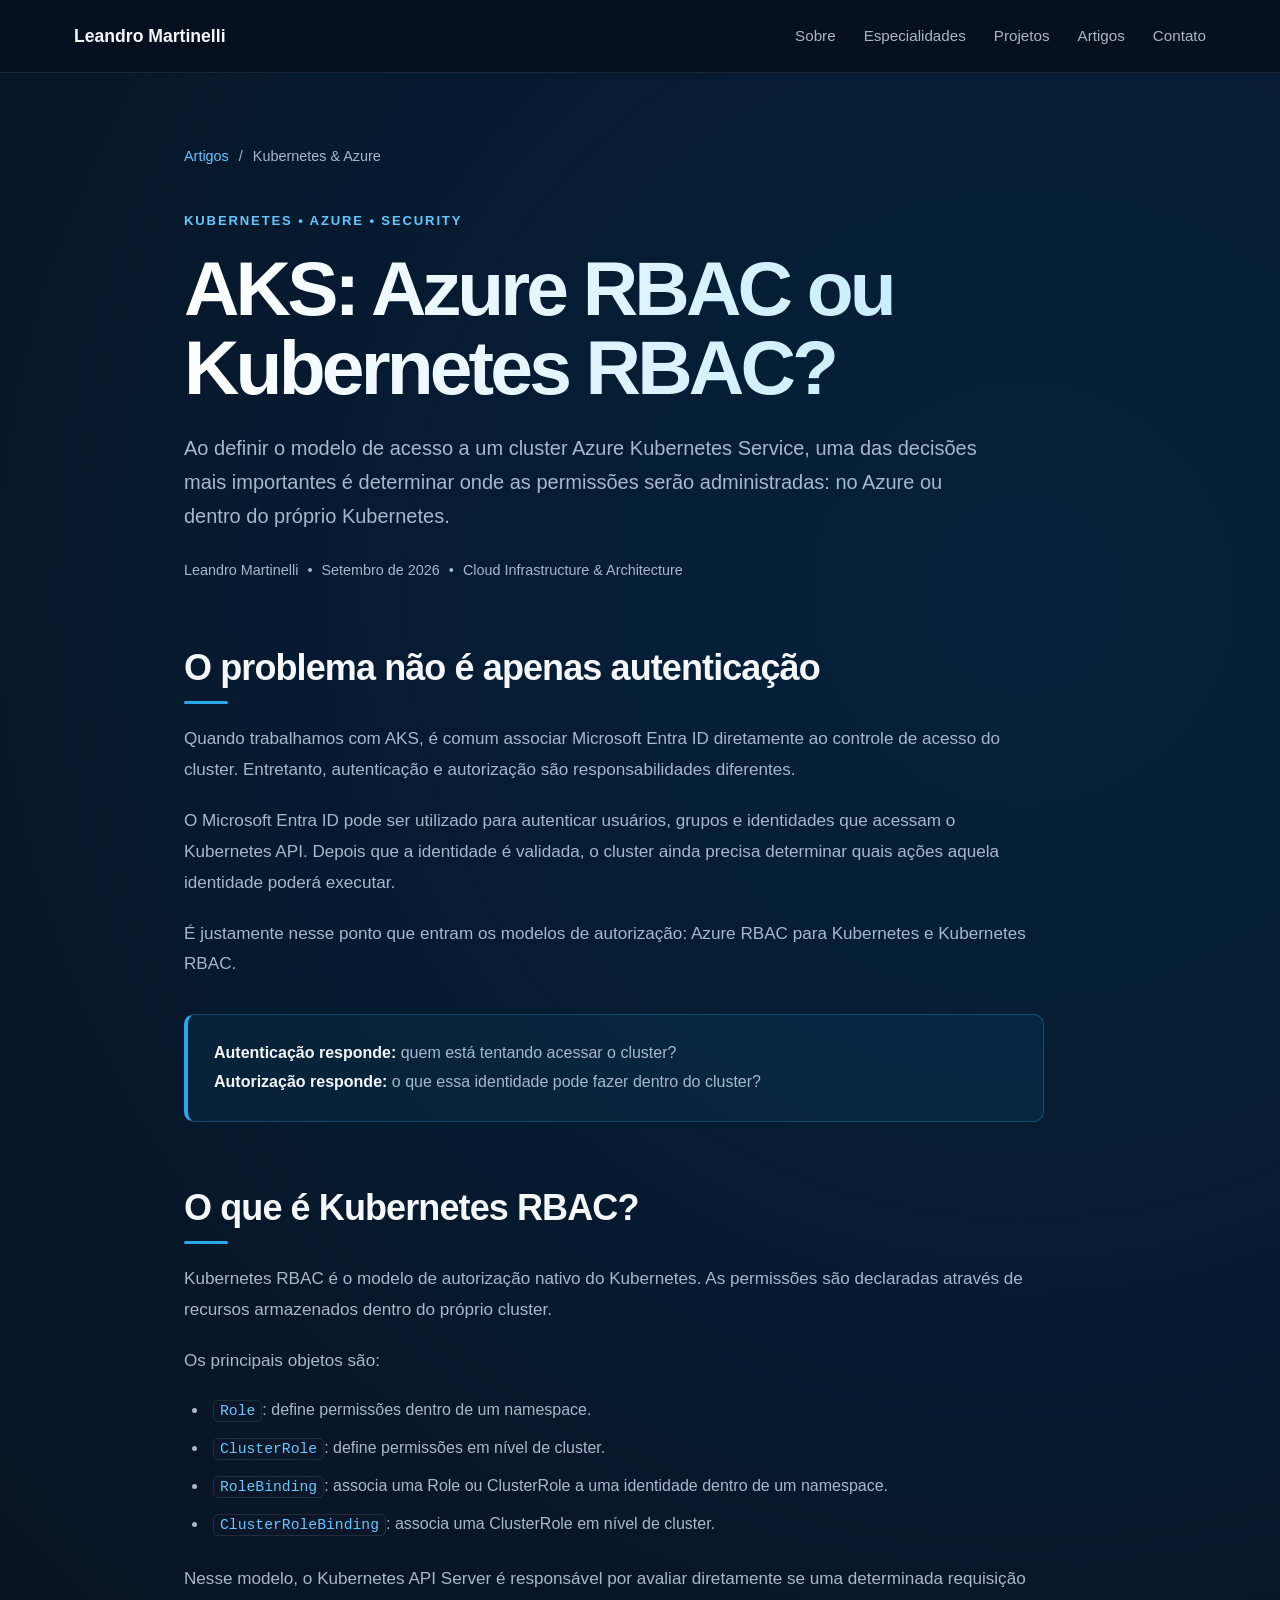
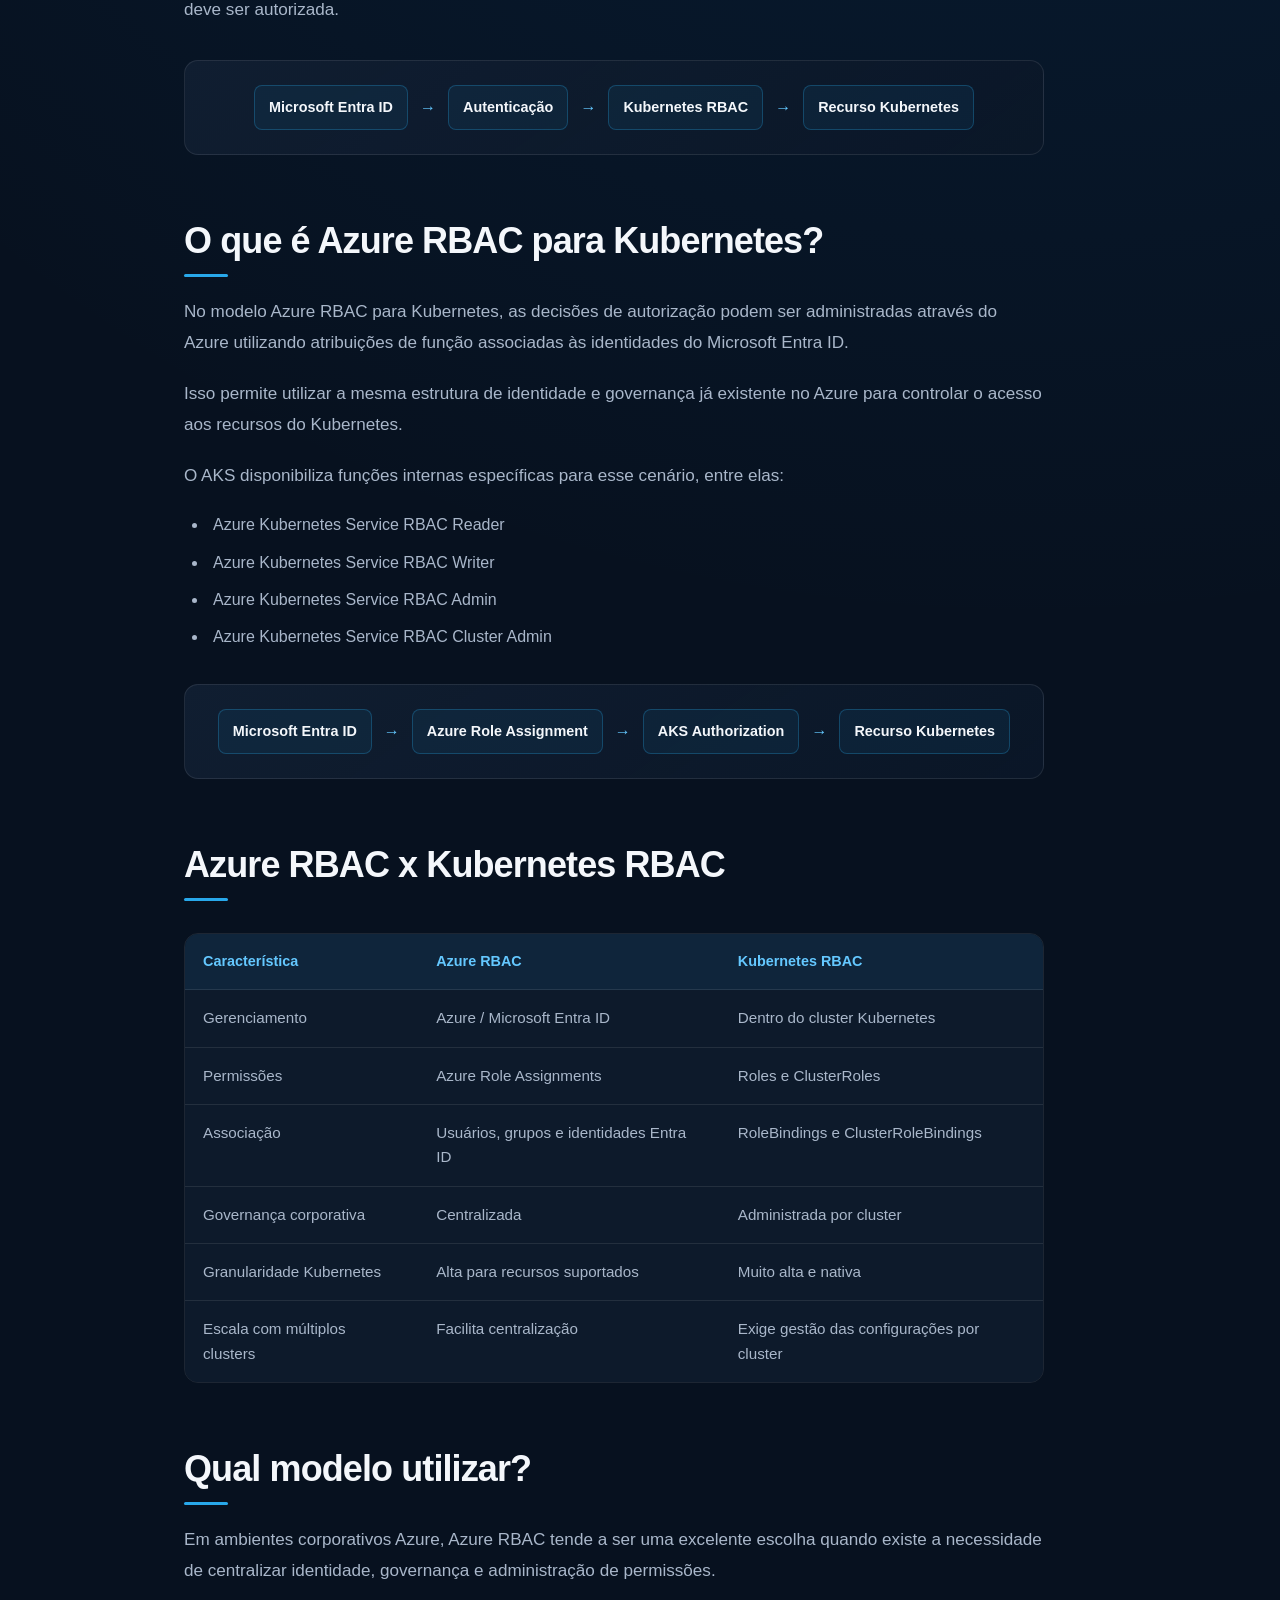
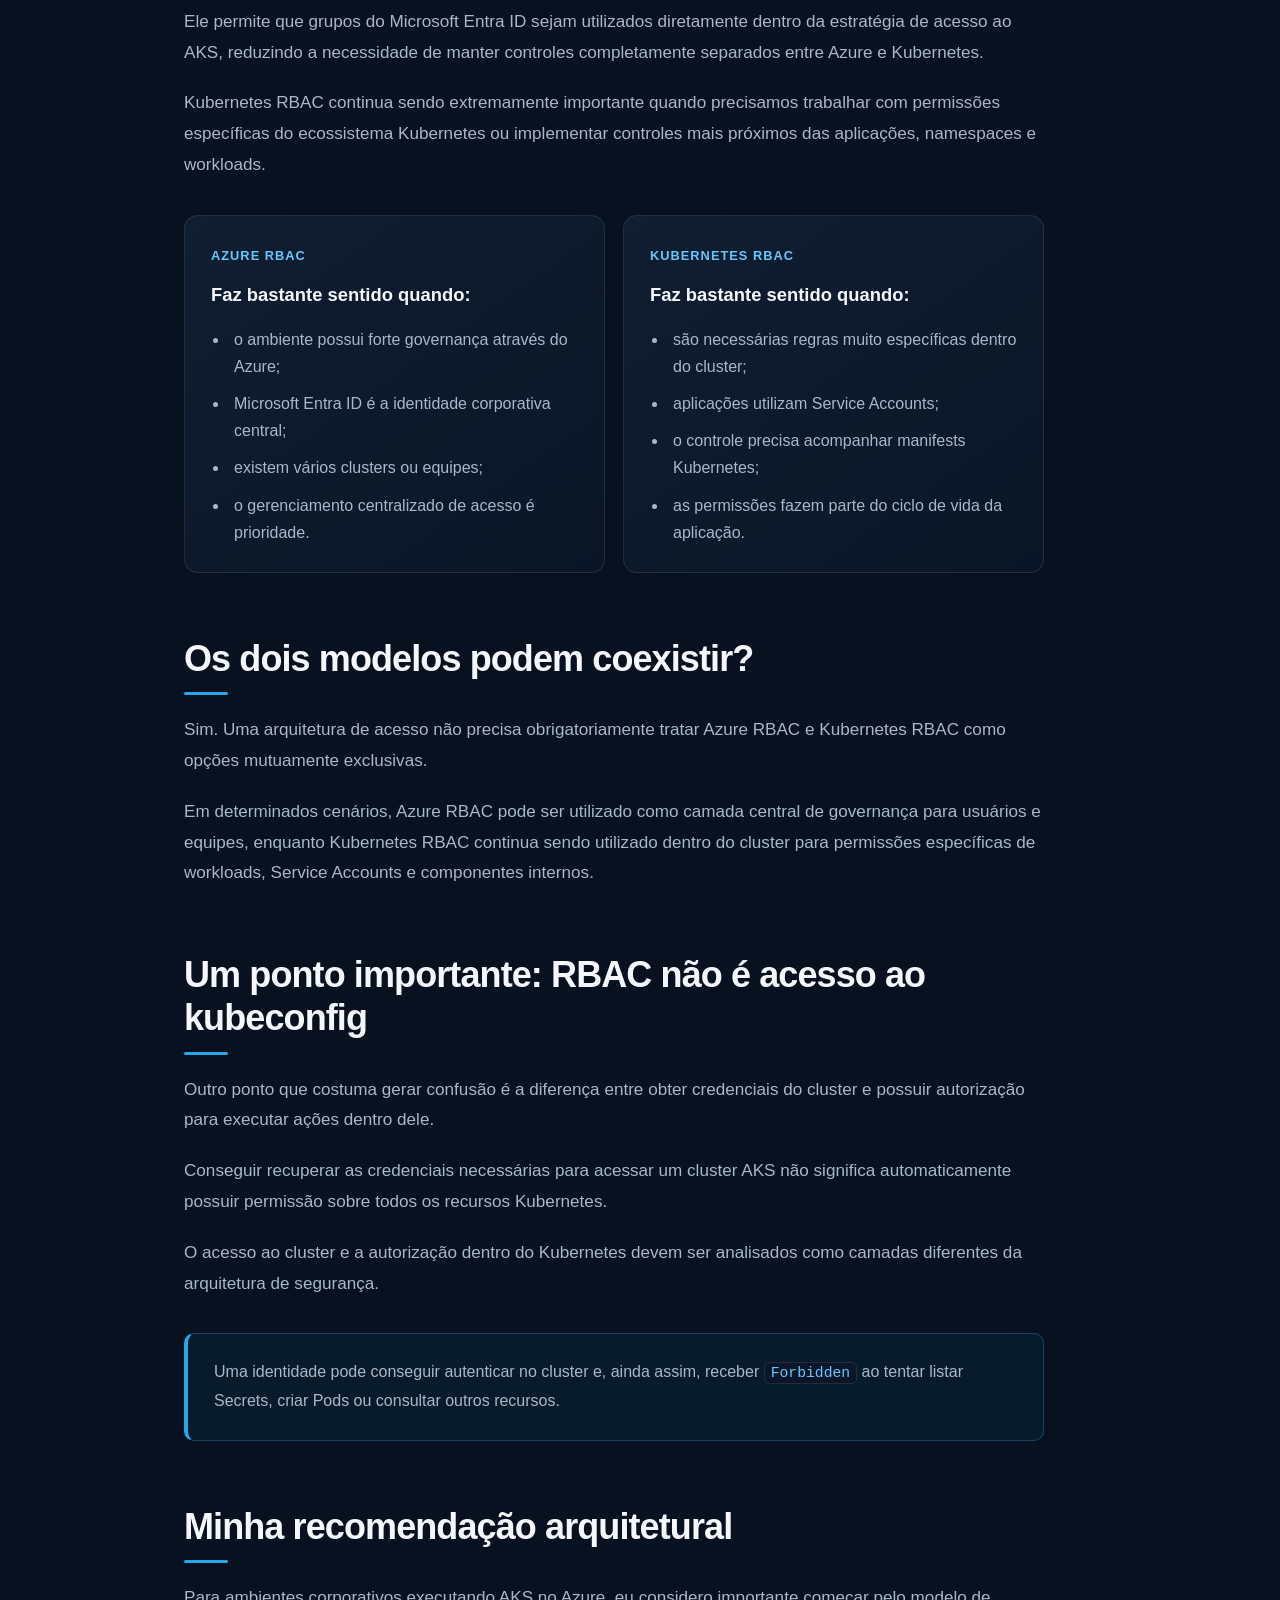
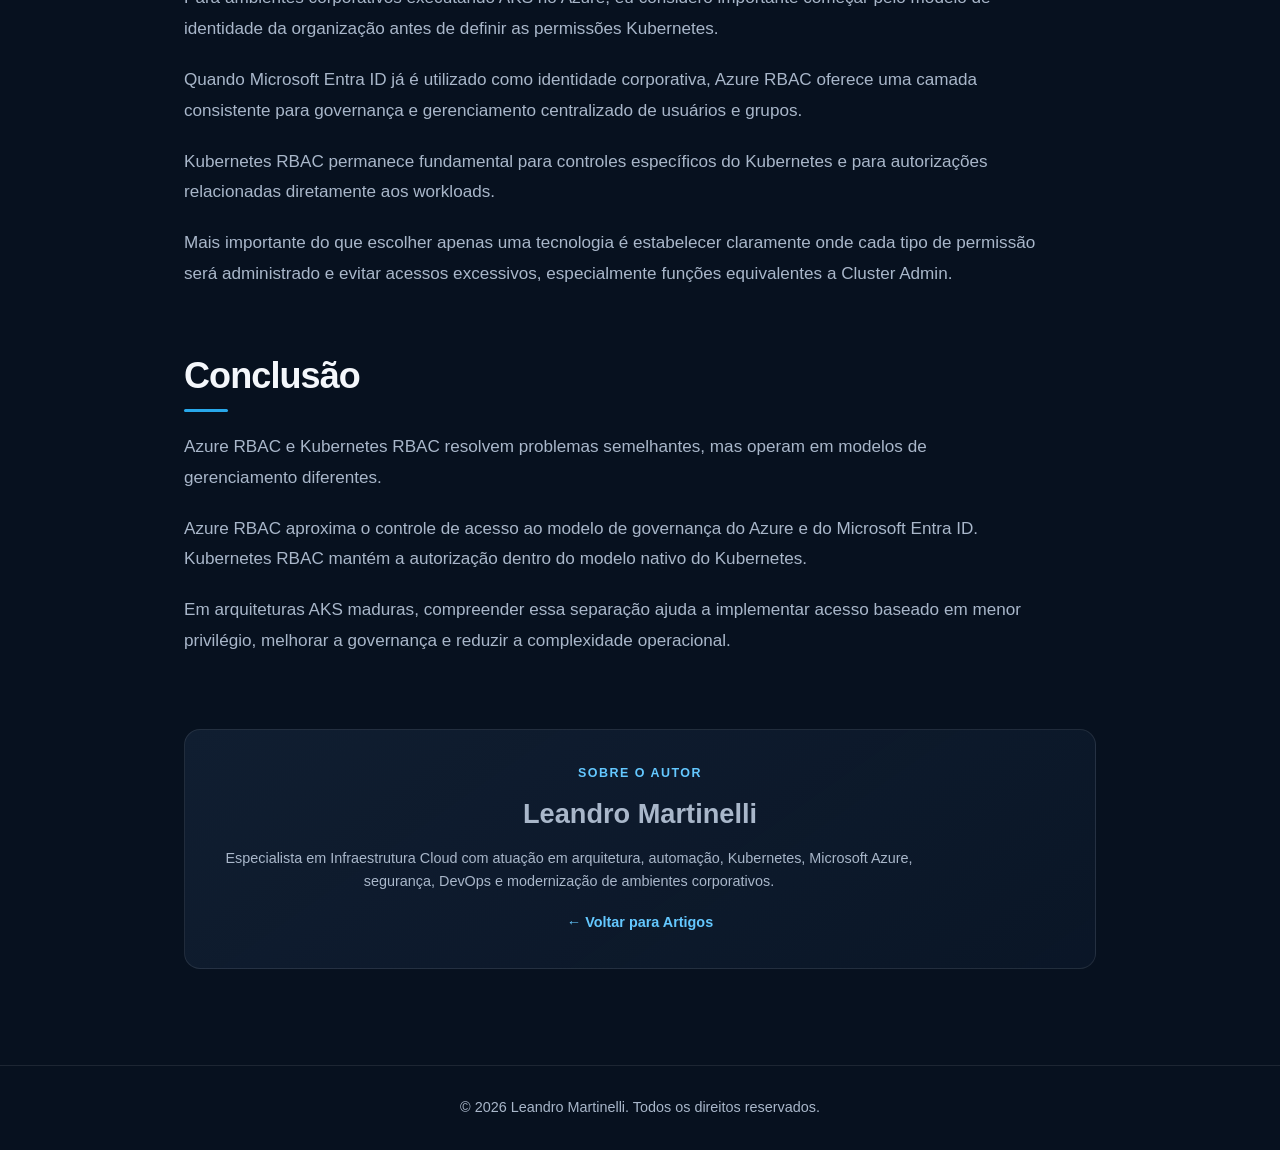
==== artigos/aks-azure-rbac-vs-kubernetes-rbac.html @ 5d7a4836 "feat(seo): add social sharing and search metadata" ====
<!DOCTYPE html>
<html lang="pt-BR">
<head>
  <meta charset="UTF-8">
  <meta name="viewport" content="width=device-width, initial-scale=1.0">

  <title>AKS: Azure RBAC ou Kubernetes RBAC? | Leandro Martinelli</title>

  <meta
    name="description"
    content="Entenda as diferenças entre Azure RBAC e Kubernetes RBAC no Azure Kubernetes Service (AKS), quando utilizar cada modelo e quais pontos avaliar em ambientes corporativos."
  >

  <link
    rel="canonical"
    href="https://leandromartinelli.com.br/artigos/aks-azure-rbac-vs-kubernetes-rbac.html"
  >

  <meta property="og:type" content="article">
  <meta property="og:locale" content="pt_BR">
  <meta property="og:site_name" content="Leandro Martinelli">
  <meta property="og:title" content="AKS: Azure RBAC ou Kubernetes RBAC?">
  <meta
    property="og:description"
    content="Entenda as diferenças entre Azure RBAC e Kubernetes RBAC no AKS e os principais pontos para definir o modelo de autorização em ambientes corporativos."
  >
  <meta
    property="og:url"
    content="https://leandromartinelli.com.br/artigos/aks-azure-rbac-vs-kubernetes-rbac.html"
  >

  <meta
    property="og:image"
    content="https://leandromartinelli.com.br/assets/images/aks-azure-rbac-vs-kubernetes-rbac-og.jpg"
  >
  <meta
    property="og:image:alt"
    content="AKS: Azure RBAC ou Kubernetes RBAC? — Leandro Martinelli"
  >
  <meta property="og:image:width" content="1200">
  <meta property="og:image:height" content="630">

  <meta property="article:author" content="Leandro Martinelli">
  <meta property="article:published_time" content="2026-09-13">
  <meta property="article:section" content="Cloud Infrastructure">
  <meta property="article:tag" content="Microsoft Azure">
  <meta property="article:tag" content="AKS">
  <meta property="article:tag" content="Kubernetes">
  <meta property="article:tag" content="Azure RBAC">

  <meta name="twitter:card" content="summary_large_image">
  <meta
    name="twitter:image"
    content="https://leandromartinelli.com.br/assets/images/aks-azure-rbac-vs-kubernetes-rbac-og.jpg"
  >
  <meta
    name="twitter:image:alt"
    content="AKS: Azure RBAC ou Kubernetes RBAC? — Leandro Martinelli"
  >
  <meta name="twitter:title" content="AKS: Azure RBAC ou Kubernetes RBAC?">
  <meta
    name="twitter:description"
    content="Entenda as diferenças entre Azure RBAC e Kubernetes RBAC no AKS e os principais pontos para definir o modelo de autorização em ambientes corporativos."
  >

  <link rel="stylesheet" href="../styles.css">
</head>

<body>

  <header>
    <nav>
      <a href="../index.html#inicio">Leandro Martinelli</a>

      <div>
        <a href="../index.html#sobre">Sobre</a>
        <a href="../index.html#especialidades">Especialidades</a>
        <a href="../index.html#projetos">Projetos</a>
        <a href="../index.html#artigos">Artigos</a>
        <a href="../index.html#contato">Contato</a>
      </div>
    </nav>
  </header>

  <main class="article-page">

    <article class="technical-article">

      <div class="article-breadcrumb">
        <a href="../index.html#artigos">Artigos</a>
        <span>/</span>
        <span>Kubernetes & Azure</span>
      </div>

      <header class="article-header">
        <p class="article-category">Kubernetes • Azure • Security</p>

        <h1>AKS: Azure RBAC ou Kubernetes RBAC?</h1>

        <p class="article-lead">
          Ao definir o modelo de acesso a um cluster Azure Kubernetes Service,
          uma das decisões mais importantes é determinar onde as permissões
          serão administradas: no Azure ou dentro do próprio Kubernetes.
        </p>

        <div class="article-meta">
          <span>Leandro Martinelli</span>
          <span>•</span>
          <span>Setembro de 2026</span>
          <span>•</span>
          <span>Cloud Infrastructure & Architecture</span>
        </div>
      </header>

      <section class="article-content">

        <h2>O problema não é apenas autenticação</h2>

        <p>
          Quando trabalhamos com AKS, é comum associar Microsoft Entra ID
          diretamente ao controle de acesso do cluster. Entretanto,
          autenticação e autorização são responsabilidades diferentes.
        </p>

        <p>
          O Microsoft Entra ID pode ser utilizado para autenticar usuários,
          grupos e identidades que acessam o Kubernetes API. Depois que a
          identidade é validada, o cluster ainda precisa determinar quais
          ações aquela identidade poderá executar.
        </p>

        <p>
          É justamente nesse ponto que entram os modelos de autorização:
          Azure RBAC para Kubernetes e Kubernetes RBAC.
        </p>

        <div class="article-callout">
          <strong>Autenticação responde:</strong>
          quem está tentando acessar o cluster?
          <br>
          <strong>Autorização responde:</strong>
          o que essa identidade pode fazer dentro do cluster?
        </div>

        <h2>O que é Kubernetes RBAC?</h2>

        <p>
          Kubernetes RBAC é o modelo de autorização nativo do Kubernetes.
          As permissões são declaradas através de recursos armazenados
          dentro do próprio cluster.
        </p>

        <p>Os principais objetos são:</p>

        <ul>
          <li><code>Role</code>: define permissões dentro de um namespace.</li>
          <li><code>ClusterRole</code>: define permissões em nível de cluster.</li>
          <li><code>RoleBinding</code>: associa uma Role ou ClusterRole a uma identidade dentro de um namespace.</li>
          <li><code>ClusterRoleBinding</code>: associa uma ClusterRole em nível de cluster.</li>
        </ul>

        <p>
          Nesse modelo, o Kubernetes API Server é responsável por avaliar
          diretamente se uma determinada requisição deve ser autorizada.
        </p>

        <div class="article-flow">
          <span>Microsoft Entra ID</span>
          <span class="article-flow-arrow">→</span>
          <span>Autenticação</span>
          <span class="article-flow-arrow">→</span>
          <span>Kubernetes RBAC</span>
          <span class="article-flow-arrow">→</span>
          <span>Recurso Kubernetes</span>
        </div>

        <h2>O que é Azure RBAC para Kubernetes?</h2>

        <p>
          No modelo Azure RBAC para Kubernetes, as decisões de autorização
          podem ser administradas através do Azure utilizando atribuições
          de função associadas às identidades do Microsoft Entra ID.
        </p>

        <p>
          Isso permite utilizar a mesma estrutura de identidade e governança
          já existente no Azure para controlar o acesso aos recursos do
          Kubernetes.
        </p>

        <p>
          O AKS disponibiliza funções internas específicas para esse cenário,
          entre elas:
        </p>

        <ul>
          <li>Azure Kubernetes Service RBAC Reader</li>
          <li>Azure Kubernetes Service RBAC Writer</li>
          <li>Azure Kubernetes Service RBAC Admin</li>
          <li>Azure Kubernetes Service RBAC Cluster Admin</li>
        </ul>

        <div class="article-flow">
          <span>Microsoft Entra ID</span>
          <span class="article-flow-arrow">→</span>
          <span>Azure Role Assignment</span>
          <span class="article-flow-arrow">→</span>
          <span>AKS Authorization</span>
          <span class="article-flow-arrow">→</span>
          <span>Recurso Kubernetes</span>
        </div>

        <h2>Azure RBAC x Kubernetes RBAC</h2>

        <div class="article-table-wrapper">
          <table class="article-table">
            <thead>
              <tr>
                <th>Característica</th>
                <th>Azure RBAC</th>
                <th>Kubernetes RBAC</th>
              </tr>
            </thead>

            <tbody>
              <tr>
                <td>Gerenciamento</td>
                <td>Azure / Microsoft Entra ID</td>
                <td>Dentro do cluster Kubernetes</td>
              </tr>

              <tr>
                <td>Permissões</td>
                <td>Azure Role Assignments</td>
                <td>Roles e ClusterRoles</td>
              </tr>

              <tr>
                <td>Associação</td>
                <td>Usuários, grupos e identidades Entra ID</td>
                <td>RoleBindings e ClusterRoleBindings</td>
              </tr>

              <tr>
                <td>Governança corporativa</td>
                <td>Centralizada</td>
                <td>Administrada por cluster</td>
              </tr>

              <tr>
                <td>Granularidade Kubernetes</td>
                <td>Alta para recursos suportados</td>
                <td>Muito alta e nativa</td>
              </tr>

              <tr>
                <td>Escala com múltiplos clusters</td>
                <td>Facilita centralização</td>
                <td>Exige gestão das configurações por cluster</td>
              </tr>
            </tbody>
          </table>
        </div>

        <h2>Qual modelo utilizar?</h2>

        <p>
          Em ambientes corporativos Azure, Azure RBAC tende a ser uma
          excelente escolha quando existe a necessidade de centralizar
          identidade, governança e administração de permissões.
        </p>

        <p>
          Ele permite que grupos do Microsoft Entra ID sejam utilizados
          diretamente dentro da estratégia de acesso ao AKS, reduzindo a
          necessidade de manter controles completamente separados entre
          Azure e Kubernetes.
        </p>

        <p>
          Kubernetes RBAC continua sendo extremamente importante quando
          precisamos trabalhar com permissões específicas do ecossistema
          Kubernetes ou implementar controles mais próximos das aplicações,
          namespaces e workloads.
        </p>

        <div class="article-decision-grid">

          <div class="article-decision-card">
            <span>Azure RBAC</span>

            <h3>Faz bastante sentido quando:</h3>

            <ul>
              <li>o ambiente possui forte governança através do Azure;</li>
              <li>Microsoft Entra ID é a identidade corporativa central;</li>
              <li>existem vários clusters ou equipes;</li>
              <li>o gerenciamento centralizado de acesso é prioridade.</li>
            </ul>
          </div>

          <div class="article-decision-card">
            <span>Kubernetes RBAC</span>

            <h3>Faz bastante sentido quando:</h3>

            <ul>
              <li>são necessárias regras muito específicas dentro do cluster;</li>
              <li>aplicações utilizam Service Accounts;</li>
              <li>o controle precisa acompanhar manifests Kubernetes;</li>
              <li>as permissões fazem parte do ciclo de vida da aplicação.</li>
            </ul>
          </div>

        </div>

        <h2>Os dois modelos podem coexistir?</h2>

        <p>
          Sim. Uma arquitetura de acesso não precisa obrigatoriamente tratar
          Azure RBAC e Kubernetes RBAC como opções mutuamente exclusivas.
        </p>

        <p>
          Em determinados cenários, Azure RBAC pode ser utilizado como camada
          central de governança para usuários e equipes, enquanto Kubernetes
          RBAC continua sendo utilizado dentro do cluster para permissões
          específicas de workloads, Service Accounts e componentes internos.
        </p>

        <h2>Um ponto importante: RBAC não é acesso ao kubeconfig</h2>

        <p>
          Outro ponto que costuma gerar confusão é a diferença entre obter
          credenciais do cluster e possuir autorização para executar ações
          dentro dele.
        </p>

        <p>
          Conseguir recuperar as credenciais necessárias para acessar um
          cluster AKS não significa automaticamente possuir permissão sobre
          todos os recursos Kubernetes.
        </p>

        <p>
          O acesso ao cluster e a autorização dentro do Kubernetes devem ser
          analisados como camadas diferentes da arquitetura de segurança.
        </p>

        <div class="article-callout">
          Uma identidade pode conseguir autenticar no cluster e, ainda assim,
          receber <code>Forbidden</code> ao tentar listar Secrets, criar Pods
          ou consultar outros recursos.
        </div>

        <h2>Minha recomendação arquitetural</h2>

        <p>
          Para ambientes corporativos executando AKS no Azure, eu considero
          importante começar pelo modelo de identidade da organização antes
          de definir as permissões Kubernetes.
        </p>

        <p>
          Quando Microsoft Entra ID já é utilizado como identidade corporativa,
          Azure RBAC oferece uma camada consistente para governança e
          gerenciamento centralizado de usuários e grupos.
        </p>

        <p>
          Kubernetes RBAC permanece fundamental para controles específicos
          do Kubernetes e para autorizações relacionadas diretamente aos
          workloads.
        </p>

        <p>
          Mais importante do que escolher apenas uma tecnologia é estabelecer
          claramente onde cada tipo de permissão será administrado e evitar
          acessos excessivos, especialmente funções equivalentes a
          Cluster Admin.
        </p>

        <h2>Conclusão</h2>

        <p>
          Azure RBAC e Kubernetes RBAC resolvem problemas semelhantes, mas
          operam em modelos de gerenciamento diferentes.
        </p>

        <p>
          Azure RBAC aproxima o controle de acesso ao modelo de governança
          do Azure e do Microsoft Entra ID. Kubernetes RBAC mantém a
          autorização dentro do modelo nativo do Kubernetes.
        </p>

        <p>
          Em arquiteturas AKS maduras, compreender essa separação ajuda a
          implementar acesso baseado em menor privilégio, melhorar a
          governança e reduzir a complexidade operacional.
        </p>

      </section>

      <footer class="article-author">
        <p class="article-author-label">Sobre o autor</p>

        <h2>Leandro Martinelli</h2>

        <p>
          Especialista em Infraestrutura Cloud com atuação em arquitetura,
          automação, Kubernetes, Microsoft Azure, segurança, DevOps e
          modernização de ambientes corporativos.
        </p>

        <a href="../index.html#artigos">← Voltar para Artigos</a>
      </footer>

    </article>

  </main>

  <footer>
    <p>© 2026 Leandro Martinelli. Todos os direitos reservados.</p>
  </footer>

</body>
</html>
---- styles.css ----
:root {
  --bg: #07111f;
  --bg-secondary: #0b1728;
  --card: #101e31;
  --card-hover: #142640;
  --text: #f4f7fb;
  --text-secondary: #a9b7ca;
  --azure: #28a8ea;
  --azure-light: #64c8ff;
  --border: rgba(255, 255, 255, 0.09);
  --max-width: 1180px;
}

* {
  margin: 0;
  padding: 0;
  box-sizing: border-box;
}

html {
  scroll-behavior: smooth;
}

body {
  font-family: "Segoe UI", Arial, sans-serif;
  background:
    radial-gradient(circle at 80% 10%, rgba(0, 120, 212, 0.16), transparent 30%),
    var(--bg);
  color: var(--text);
  line-height: 1.6;
}

a {
  color: inherit;
  text-decoration: none;
}

header {
  position: sticky;
  top: 0;
  z-index: 100;
  background: rgba(7, 17, 31, 0.92);
  backdrop-filter: blur(12px);
  border-bottom: 1px solid var(--border);
}

nav {
  max-width: var(--max-width);
  margin: 0 auto;
  min-height: 72px;
  padding: 0 24px;
  display: flex;
  align-items: center;
  justify-content: space-between;
}

nav > a {
  font-size: 1.1rem;
  font-weight: 700;
  color: var(--text);
}

nav div {
  display: flex;
  gap: 28px;
}

nav div a {
  color: var(--text-secondary);
  font-size: 0.95rem;
  transition: color 0.2s ease;
}

nav div a:hover {
  color: var(--azure-light);
}

main {
  overflow: hidden;
}

section {
  max-width: var(--max-width);
  margin: 0 auto;
  padding: 96px 24px;
}

/* Hero */

#inicio {
  min-height: calc(100vh - 72px);
  display: grid;
  grid-template-columns: minmax(0, 1.25fr) minmax(300px, 0.75fr);
  align-items: center;
  gap: 64px;
}

.hero-content {
  min-width: 0;
}

.hero-eyebrow {
  color: var(--azure-light);
  text-transform: uppercase;
  letter-spacing: 0.16em;
  font-size: 0.82rem;
  font-weight: 700;
  margin-bottom: 18px;
}

#inicio h1 {
  font-size: clamp(3rem, 5vw, 4.8rem);
  line-height: 0.98;
  letter-spacing: -0.055em;
  margin-bottom: 18px;
  background: linear-gradient(90deg, #ffffff, #bfe9ff);
  -webkit-background-clip: text;
  -webkit-text-fill-color: transparent;
  background-clip: text;
  color: var(--text);
}

#inicio h2 {
  color: var(--azure-light);
  font-size: clamp(1.25rem, 2.3vw, 2rem);
  line-height: 1.25;
  font-weight: 500;
  margin-bottom: 24px;
}

.hero-description {
  max-width: 700px;
  color: var(--text-secondary);
  font-size: 1.12rem;
  margin-bottom: 36px;
}

.hero-actions {
  display: flex;
  gap: 14px;
  flex-wrap: wrap;
}

.hero-actions a {
  display: inline-flex;
  align-items: center;
  justify-content: center;
  min-height: 48px;
  padding: 11px 22px;
  border-radius: 8px;
  font-weight: 600;
  border: 1px solid var(--azure);
  transition:
    transform 0.2s ease,
    background 0.2s ease,
    color 0.2s ease;
}

.button-primary {
  background: var(--azure);
  color: #04101c;
}

.button-secondary {
  color: var(--azure-light);
}

.hero-actions a:hover {
  transform: translateY(-2px);
  background: var(--azure-light);
  color: #04101c;
}

/* Hero profile */

.hero-profile {
  display: flex;
  align-items: center;
  justify-content: center;
}

.hero-photo-wrapper {
  position: relative;
  width: min(100%, 390px);
  aspect-ratio: 1;
  padding: 7px;
  border-radius: 28px;
  background: linear-gradient(
    145deg,
    rgba(100, 200, 255, 0.95),
    rgba(40, 168, 234, 0.2) 45%,
    rgba(255, 255, 255, 0.08)
  );
  box-shadow:
    0 30px 80px rgba(0, 0, 0, 0.32),
    0 0 70px rgba(40, 168, 234, 0.12);
}

.hero-photo-wrapper::before {
  content: "";
  position: absolute;
  width: 68%;
  height: 68%;
  right: -15%;
  bottom: -15%;
  border-radius: 50%;
  background: rgba(40, 168, 234, 0.13);
  filter: blur(45px);
  z-index: -1;
}

.hero-photo {
  display: block;
  width: 100%;
  height: 100%;
  object-fit: cover;
  object-position: center;
  border-radius: 22px;
  border: 1px solid rgba(255, 255, 255, 0.08);
}

/* Section titles */

section > h2 {
  font-size: clamp(2rem, 4vw, 3rem);
  margin-bottom: 30px;
  letter-spacing: -0.03em;
}

section > h2::after {
  content: "";
  display: block;
  width: 56px;
  height: 3px;
  margin-top: 12px;
  background: var(--azure);
  border-radius: 10px;
}

/* About */

#sobre p {
  max-width: 900px;
  color: var(--text-secondary);
  font-size: 1.08rem;
  margin-bottom: 18px;
}

/* Expertise */

#especialidades > div {
  display: grid;
  grid-template-columns: repeat(3, 1fr);
  gap: 18px;
}

#especialidades article,
#projetos article {
  background: linear-gradient(145deg, var(--card), rgba(11, 23, 40, 0.9));
  border: 1px solid var(--border);
  border-radius: 14px;
  padding: 28px;
  transition:
    transform 0.2s ease,
    border-color 0.2s ease;
}

#especialidades article:hover,
#projetos article:hover {
  transform: translateY(-4px);
  border-color: rgba(40, 168, 234, 0.45);
}

#especialidades h3,
#projetos h3 {
  font-size: 1.25rem;
  margin-bottom: 12px;
}

#especialidades p,
#projetos p {
  color: var(--text-secondary);
}

/* Projects */

.project-card {
  display: grid;
  grid-template-columns: minmax(0, 1.2fr) minmax(300px, 0.8fr);
  gap: 48px;
  align-items: stretch;
  max-width: none;
  padding: 36px;
}

.project-content {
  display: flex;
  flex-direction: column;
  align-items: flex-start;
}

.project-tech {
  color: var(--azure-light);
  font-size: 0.8rem;
  font-weight: 700;
  text-transform: uppercase;
  letter-spacing: 0.08em;
  margin-bottom: 14px;
}

#projetos .project-card h3 {
  font-size: clamp(1.8rem, 3vw, 2.4rem);
  line-height: 1.15;
  margin-bottom: 18px;
}

.project-description {
  max-width: 680px;
  color: var(--text-secondary);
  font-size: 1.03rem;
  margin-bottom: 28px;
}

.project-highlights {
  display: grid;
  grid-template-columns: repeat(3, 1fr);
  gap: 12px;
  width: 100%;
  margin-bottom: 28px;
}

.project-highlights > div {
  padding: 16px;
  background: rgba(255, 255, 255, 0.025);
  border: 1px solid var(--border);
  border-radius: 10px;
}

.project-highlights strong {
  display: block;
  color: var(--text);
  font-size: 0.9rem;
  margin-bottom: 7px;
}

.project-highlights span {
  display: block;
  color: var(--text-secondary);
  font-size: 0.84rem;
  line-height: 1.5;
}

#projetos .project-link {
  display: inline-flex;
  align-items: center;
  margin-top: 4px;
  color: var(--azure-light);
  font-weight: 600;
  transition:
    color 0.2s ease,
    transform 0.2s ease;
}

#projetos .project-link:hover {
  color: #ffffff;
  text-decoration: none;
  transform: translateX(3px);
}

/* Project architecture */

.project-architecture {
  position: relative;
  display: flex;
  flex-direction: column;
  justify-content: center;
  min-height: 100%;
  padding: 28px;
  overflow: hidden;
  border: 1px solid rgba(40, 168, 234, 0.18);
  border-radius: 14px;
  background:
    radial-gradient(
      circle at 80% 15%,
      rgba(40, 168, 234, 0.14),
      transparent 38%
    ),
    rgba(4, 16, 28, 0.55);
}

.project-architecture::before {
  content: "";
  position: absolute;
  width: 180px;
  height: 180px;
  right: -70px;
  bottom: -80px;
  border-radius: 50%;
  background: rgba(40, 168, 234, 0.08);
  filter: blur(20px);
}

.architecture-label {
  position: relative;
  z-index: 1;
  color: var(--azure-light);
  font-size: 0.72rem;
  font-weight: 700;
  letter-spacing: 0.16em;
  margin-bottom: 24px;
}

.architecture-flow {
  position: relative;
  z-index: 1;
  display: flex;
  flex-direction: column;
  align-items: stretch;
}

.architecture-node {
  padding: 14px 16px;
  border: 1px solid var(--border);
  border-radius: 10px;
  background: rgba(16, 30, 49, 0.88);
}

.architecture-node strong {
  display: block;
  color: var(--text);
  font-size: 0.98rem;
  margin-bottom: 2px;
}

.architecture-node span {
  display: block;
  color: var(--text-secondary);
  font-size: 0.78rem;
}

.architecture-node-primary {
  border-color: rgba(100, 200, 255, 0.55);
  background:
    linear-gradient(
      135deg,
      rgba(40, 168, 234, 0.18),
      rgba(16, 30, 49, 0.9)
    );
  box-shadow: 0 0 28px rgba(40, 168, 234, 0.08);
}

.architecture-node-primary strong {
  color: var(--azure-light);
}

.architecture-arrow {
  align-self: center;
  padding: 5px 0;
  color: var(--azure-light);
  font-size: 1.05rem;
  line-height: 1;
  transform: rotate(90deg);
}

/* Project responsive */

@media (max-width: 1000px) {
  .project-card {
    grid-template-columns: 1fr;
    gap: 30px;
  }

  .project-architecture {
    min-height: auto;
  }

  .architecture-flow {
    display: grid;
    grid-template-columns: 1fr auto 1fr auto 1fr auto 1fr;
    align-items: center;
    gap: 8px;
  }

  .architecture-arrow {
    padding: 0;
    transform: none;
  }
}

@media (max-width: 760px) {
  .project-card {
    padding: 18px;
  }

  .project-highlights {
    grid-template-columns: 1fr;
  }

  .architecture-flow {
    display: flex;
    flex-direction: column;
    align-items: stretch;
    gap: 0;
  }

  .architecture-arrow {
    align-self: center;
    padding: 5px 0;
    transform: rotate(90deg);
  }
}

/* Articles & Technical Content */

.content-header {
  display: grid;
  grid-template-columns: minmax(0, 1fr) minmax(320px, 0.7fr);
  gap: 48px;
  align-items: end;
  margin-bottom: 36px;
}

.content-header h2 {
  font-size: clamp(2rem, 4vw, 3rem);
  letter-spacing: -0.03em;
}

.content-header h2::after {
  content: "";
  display: block;
  width: 56px;
  height: 3px;
  margin-top: 12px;
  background: var(--azure);
  border-radius: 10px;
}

.content-eyebrow {
  color: var(--azure-light);
  font-size: 0.78rem;
  font-weight: 700;
  text-transform: uppercase;
  letter-spacing: 0.14em;
  margin-bottom: 10px;
}

.content-intro {
  color: var(--text-secondary);
  font-size: 1rem;
  line-height: 1.7;
}

.content-grid {
  display: grid;
  grid-template-columns: repeat(3, 1fr);
  gap: 18px;
}

.content-card {
  position: relative;
  display: flex;
  flex-direction: column;
  min-height: 360px;
  padding: 26px;
  overflow: hidden;
  background:
    linear-gradient(
      145deg,
      var(--card),
      rgba(11, 23, 40, 0.9)
    );
  border: 1px solid var(--border);
  border-radius: 14px;
  transition:
    transform 0.2s ease,
    border-color 0.2s ease;
}

.content-card:hover {
  transform: translateY(-4px);
  border-color: rgba(40, 168, 234, 0.45);
}

.content-card-featured {
  border-color: rgba(40, 168, 234, 0.32);
  background:
    radial-gradient(
      circle at 90% 5%,
      rgba(40, 168, 234, 0.13),
      transparent 35%
    ),
    linear-gradient(
      145deg,
      var(--card),
      rgba(11, 23, 40, 0.9)
    );
}

.content-card-top {
  display: flex;
  align-items: center;
  justify-content: space-between;
  gap: 16px;
  margin-bottom: 22px;
}

.content-category {
  color: var(--azure-light);
  font-size: 0.75rem;
  font-weight: 700;
  text-transform: uppercase;
  letter-spacing: 0.08em;
}

.content-number {
  color: rgba(169, 183, 202, 0.35);
  font-size: 1.3rem;
  font-weight: 700;
}

.content-card h3 {
  max-width: 330px;
  color: var(--text);
  font-size: 1.35rem;
  line-height: 1.25;
  margin-bottom: 16px;
}

.content-card > p {
  color: var(--text-secondary);
  font-size: 0.95rem;
  line-height: 1.65;
  margin-bottom: 22px;
}

.content-tags {
  display: flex;
  flex-wrap: wrap;
  gap: 7px;
  margin-bottom: 24px;
}

.content-tags span {
  padding: 5px 9px;
  color: var(--text-secondary);
  font-size: 0.72rem;
  border: 1px solid var(--border);
  border-radius: 6px;
  background: rgba(255, 255, 255, 0.025);
}

.content-status {
  display: inline-flex;
  align-items: center;
  align-self: flex-start;
  margin-top: auto;
  color: var(--azure-light);
  font-size: 0.78rem;
  font-weight: 600;
}

.content-status::before {
  content: "";
  width: 6px;
  height: 6px;
  margin-right: 8px;
  border-radius: 50%;
  background: var(--azure);
  box-shadow: 0 0 10px rgba(40, 168, 234, 0.45);
}

.content-link {
  display: inline-flex;
  align-items: center;
  margin-top: 22px;
  color: var(--azure-light);
  font-size: 0.95rem;
  font-weight: 700;
  transition: transform 0.2s ease, color 0.2s ease;
}

.content-link:hover {
  color: var(--text);
  transform: translateX(4px);
}

/* Contact */

#contato p {
  max-width: 760px;
  color: var(--text-secondary);
  font-size: 1.05rem;
  margin-bottom: 14px;
}

#contato a {
  display: inline-block;
  margin-top: 12px;
  padding: 11px 20px;
  border: 1px solid var(--azure);
  border-radius: 8px;
  color: var(--azure-light);
  font-weight: 600;
}

/* Technical content responsive */

@media (max-width: 950px) {
  .content-header {
    grid-template-columns: 1fr;
    gap: 18px;
  }

  .content-intro {
    max-width: 760px;
  }

  .content-grid {
    grid-template-columns: 1fr;
  }

  .content-card {
    min-height: auto;
  }

  .content-card h3 {
    max-width: none;
  }

  .content-status {
    margin-top: 8px;
  }
}

@media (max-width: 560px) {
  .content-header {
    margin-bottom: 28px;
  }

  .content-card {
    padding: 22px;
  }

  .content-card-top {
    margin-bottom: 18px;
  }

  .content-number {
    font-size: 1.1rem;
  }
}

/* Footer */

footer {
  border-top: 1px solid var(--border);
  color: var(--text-secondary);
  text-align: center;
  padding: 30px 24px;
  font-size: 0.9rem;
}

/* Technical Article */

.article-page {
  max-width: 100%;
}

.technical-article {
  max-width: 960px;
  margin: 0 auto;
  padding: 72px 24px 96px;
}

.article-breadcrumb {
  display: flex;
  align-items: center;
  gap: 10px;
  margin-bottom: 42px;
  color: var(--text-secondary);
  font-size: 0.9rem;
}

.article-breadcrumb a {
  color: var(--azure-light);
}

.article-breadcrumb a:hover {
  text-decoration: underline;
}

.article-header {
  position: static;
  background: none;
  backdrop-filter: none;
  border: 0;
  margin-bottom: 64px;
}

.article-category {
  margin-bottom: 18px;
  color: var(--azure-light);
  font-size: 0.82rem;
  font-weight: 700;
  letter-spacing: 0.14em;
  text-transform: uppercase;
}

.article-header h1 {
  max-width: 850px;
  margin-bottom: 24px;
  font-size: clamp(2.8rem, 6vw, 4.8rem);
  line-height: 1.03;
  letter-spacing: -0.05em;
  background: linear-gradient(90deg, #ffffff, #bfe9ff);
  -webkit-background-clip: text;
  -webkit-text-fill-color: transparent;
  background-clip: text;
}

.article-lead {
  max-width: 820px;
  margin-bottom: 26px;
  color: var(--text-secondary);
  font-size: 1.25rem;
  line-height: 1.7;
}

.article-meta {
  display: flex;
  flex-wrap: wrap;
  gap: 9px;
  color: var(--text-secondary);
  font-size: 0.9rem;
}

.article-content {
  max-width: 860px;
  margin: 0;
  padding: 0;
}

.article-content h2 {
  margin: 64px 0 20px;
  font-size: clamp(1.7rem, 3vw, 2.25rem);
  line-height: 1.2;
  letter-spacing: -0.025em;
}

.article-content h2::after {
  content: "";
  display: block;
  width: 44px;
  height: 3px;
  margin-top: 12px;
  border-radius: 10px;
  background: var(--azure);
}

.article-content p {
  margin-bottom: 20px;
  color: var(--text-secondary);
  font-size: 1.07rem;
  line-height: 1.8;
}

.article-content ul {
  margin: 6px 0 26px 24px;
  color: var(--text-secondary);
}

.article-content li {
  margin-bottom: 10px;
  padding-left: 5px;
  line-height: 1.7;
}

.article-content code {
  padding: 2px 6px;
  border: 1px solid var(--border);
  border-radius: 5px;
  background: var(--bg-secondary);
  color: var(--azure-light);
  font-family: Consolas, "Courier New", monospace;
  font-size: 0.92em;
}

.article-callout {
  margin: 34px 0;
  padding: 24px 26px;
  border: 1px solid rgba(40, 168, 234, 0.3);
  border-left: 4px solid var(--azure);
  border-radius: 10px;
  background: rgba(40, 168, 234, 0.07);
  color: var(--text-secondary);
  line-height: 1.8;
}

.article-callout strong {
  color: var(--text);
}

.article-flow {
  display: flex;
  align-items: center;
  justify-content: center;
  gap: 12px;
  margin: 34px 0;
  padding: 24px;
  overflow-x: auto;
  border: 1px solid var(--border);
  border-radius: 14px;
  background: linear-gradient(145deg, var(--card), rgba(11, 23, 40, 0.9));
}

.article-flow > span:not(.article-flow-arrow) {
  flex: 0 0 auto;
  padding: 10px 14px;
  border: 1px solid rgba(40, 168, 234, 0.28);
  border-radius: 8px;
  background: rgba(40, 168, 234, 0.07);
  color: var(--text);
  font-size: 0.9rem;
  font-weight: 600;
}

.article-flow-arrow {
  flex: 0 0 auto;
  color: var(--azure-light);
  font-weight: 700;
}

.article-table-wrapper {
  margin: 32px 0;
  overflow-x: auto;
  border: 1px solid var(--border);
  border-radius: 14px;
}

.article-table {
  width: 100%;
  min-width: 680px;
  border-collapse: collapse;
  background: rgba(16, 30, 49, 0.7);
}

.article-table th,
.article-table td {
  padding: 16px 18px;
  border-bottom: 1px solid var(--border);
  text-align: left;
  vertical-align: top;
}

.article-table th {
  background: rgba(40, 168, 234, 0.08);
  color: var(--azure-light);
  font-size: 0.9rem;
}

.article-table td {
  color: var(--text-secondary);
  font-size: 0.95rem;
}

.article-table tbody tr:last-child td {
  border-bottom: 0;
}

.article-decision-grid {
  display: grid;
  grid-template-columns: repeat(2, minmax(0, 1fr));
  gap: 18px;
  margin: 34px 0;
}

.article-decision-card {
  padding: 26px;
  border: 1px solid var(--border);
  border-radius: 14px;
  background: linear-gradient(145deg, var(--card), rgba(11, 23, 40, 0.9));
}

.article-decision-card > span {
  display: inline-block;
  margin-bottom: 14px;
  color: var(--azure-light);
  font-size: 0.8rem;
  font-weight: 700;
  letter-spacing: 0.08em;
  text-transform: uppercase;
}

.article-decision-card h3 {
  margin-bottom: 16px;
  font-size: 1.15rem;
}

.article-decision-card ul {
  margin: 0 0 0 18px;
}

.article-decision-card li:last-child {
  margin-bottom: 0;
}

.article-author {
  position: static;
  margin-top: 72px;
  padding: 34px;
  border: 1px solid var(--border);
  border-radius: 16px;
  background: linear-gradient(145deg, var(--card), rgba(11, 23, 40, 0.9));
  backdrop-filter: none;
}

.article-author-label {
  margin-bottom: 8px;
  color: var(--azure-light);
  font-size: 0.78rem;
  font-weight: 700;
  letter-spacing: 0.12em;
  text-transform: uppercase;
}

.article-author h2 {
  margin-bottom: 12px;
  font-size: 1.7rem;
}

.article-author p:not(.article-author-label) {
  max-width: 700px;
  margin-bottom: 18px;
  color: var(--text-secondary);
}

.article-author a {
  color: var(--azure-light);
  font-weight: 600;
}

.article-author a:hover {
  text-decoration: underline;
}

@media (max-width: 760px) {
  .technical-article {
    padding: 52px 20px 72px;
  }

  .article-breadcrumb {
    margin-bottom: 32px;
  }

  .article-header {
    margin-bottom: 48px;
  }

  .article-header h1 {
    font-size: clamp(2.5rem, 12vw, 3.7rem);
  }

  .article-lead {
    font-size: 1.08rem;
  }

  .article-meta {
    gap: 6px 8px;
  }

  .article-content h2 {
    margin-top: 52px;
  }

  .article-flow {
    justify-content: flex-start;
  }

  .article-decision-grid {
    grid-template-columns: 1fr;
  }

  .article-author {
    margin-top: 56px;
    padding: 26px 22px;
  }
}

/* Responsive */

@media (max-width: 950px) {
  #inicio {
    grid-template-columns: 1fr;
    gap: 48px;
    padding-top: 72px;
    padding-bottom: 72px;
  }

  .hero-content {
    max-width: 800px;
  }

  .hero-profile {
    justify-content: flex-start;
  }

  .hero-photo-wrapper {
    width: min(100%, 340px);
  }

  #especialidades > div {
    grid-template-columns: repeat(2, 1fr);
  }
}

@media (max-width: 850px) {
  nav {
    min-height: 64px;
  }

  nav div {
    display: none;
  }

  section {
    padding: 72px 20px;
  }

  #inicio {
    min-height: auto;
  }
}

@media (max-width: 560px) {
  #inicio {
    gap: 40px;
  }

  #inicio h1 {
    font-size: clamp(3rem, 15vw, 4.2rem);
  }

  .hero-description {
    font-size: 1rem;
  }

  .hero-profile {
    justify-content: center;
  }

  .hero-photo-wrapper {
    width: min(100%, 300px);
    border-radius: 22px;
  }

  .hero-photo {
    border-radius: 17px;
  }

  #especialidades > div {
    grid-template-columns: 1fr;
  }
}
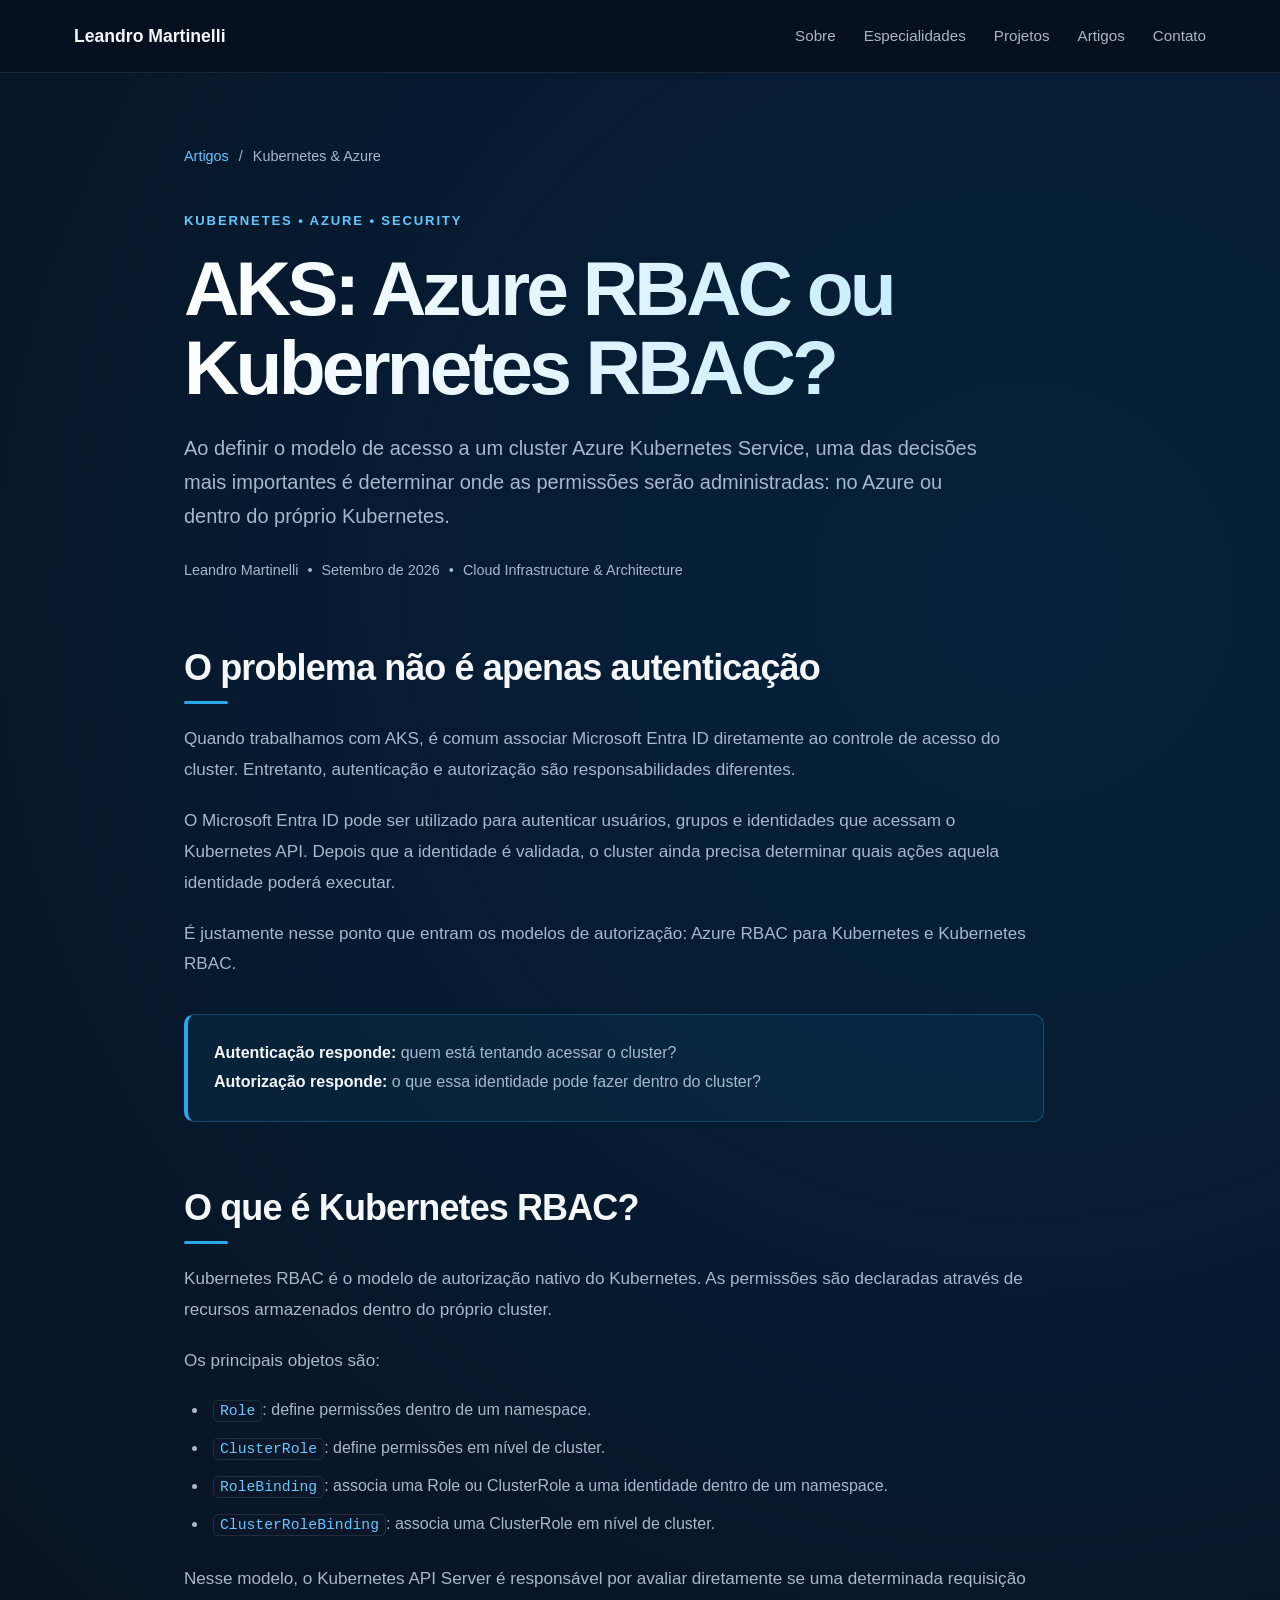
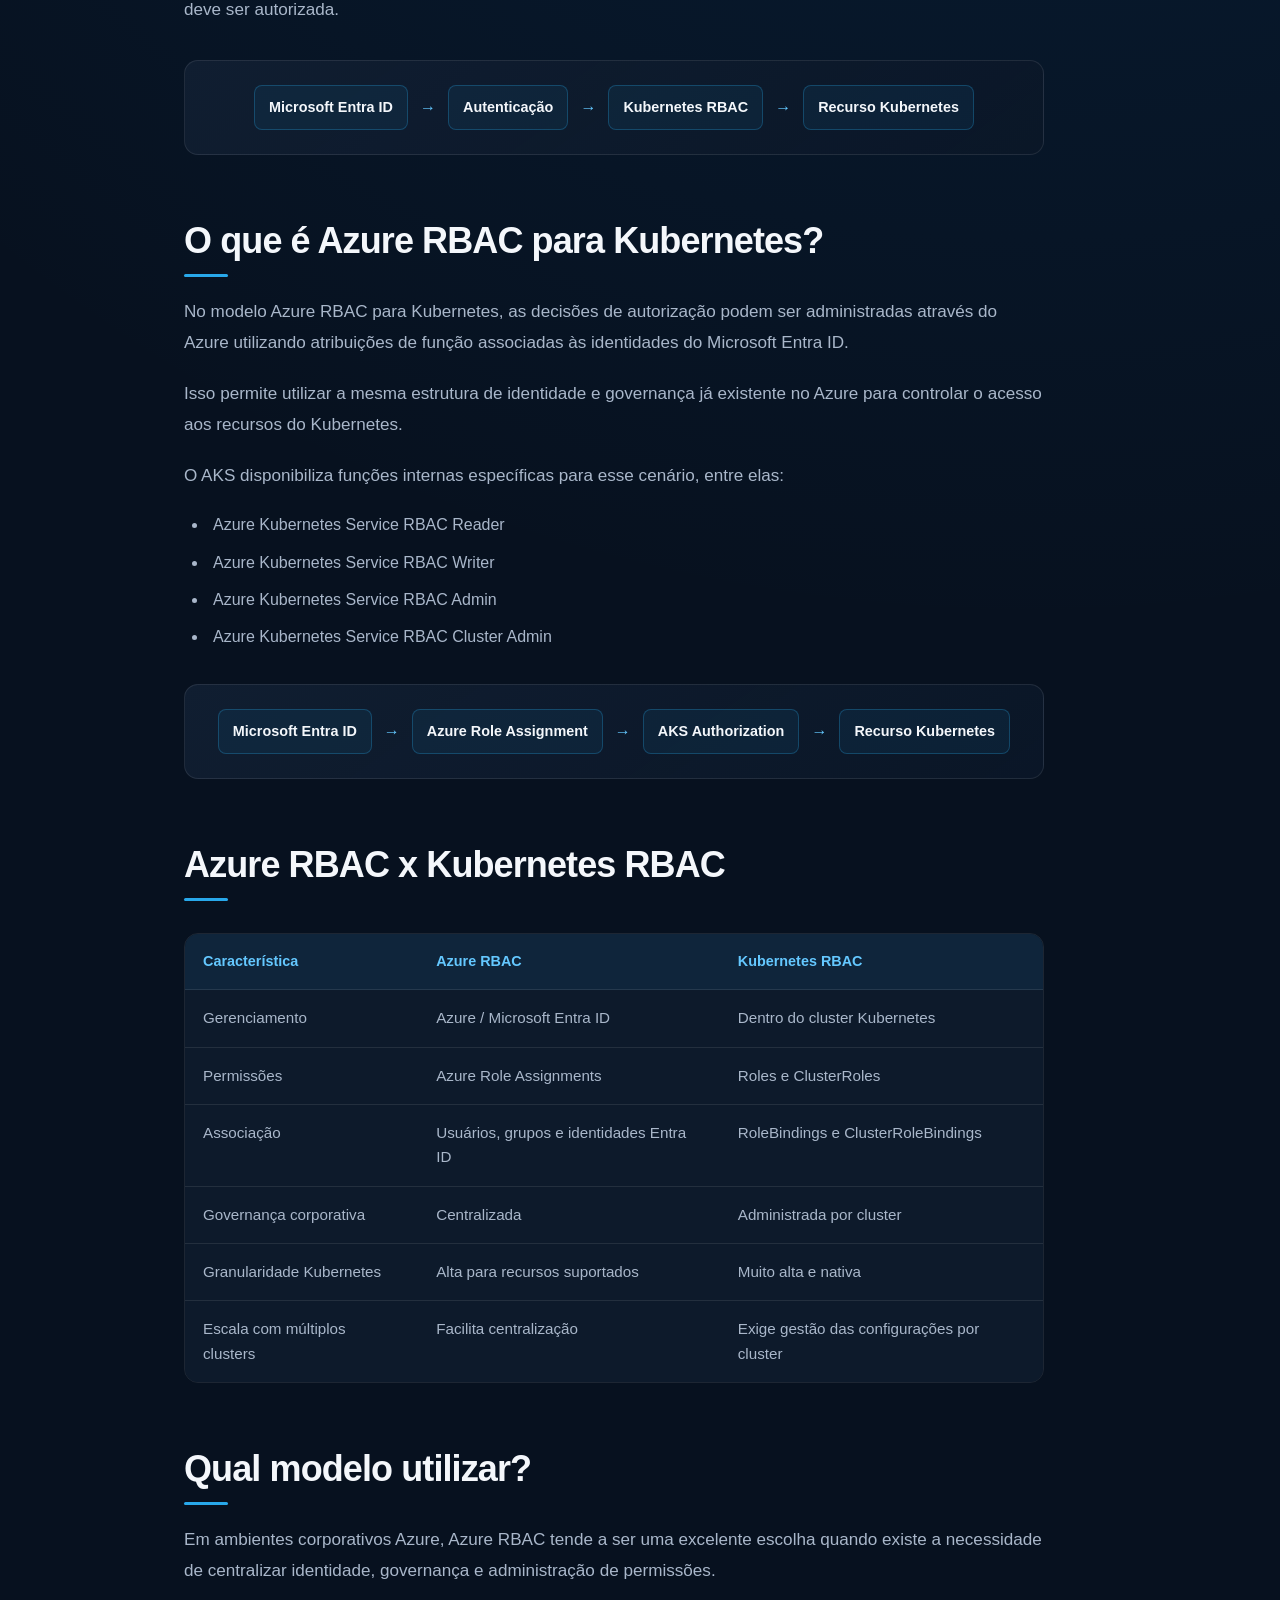
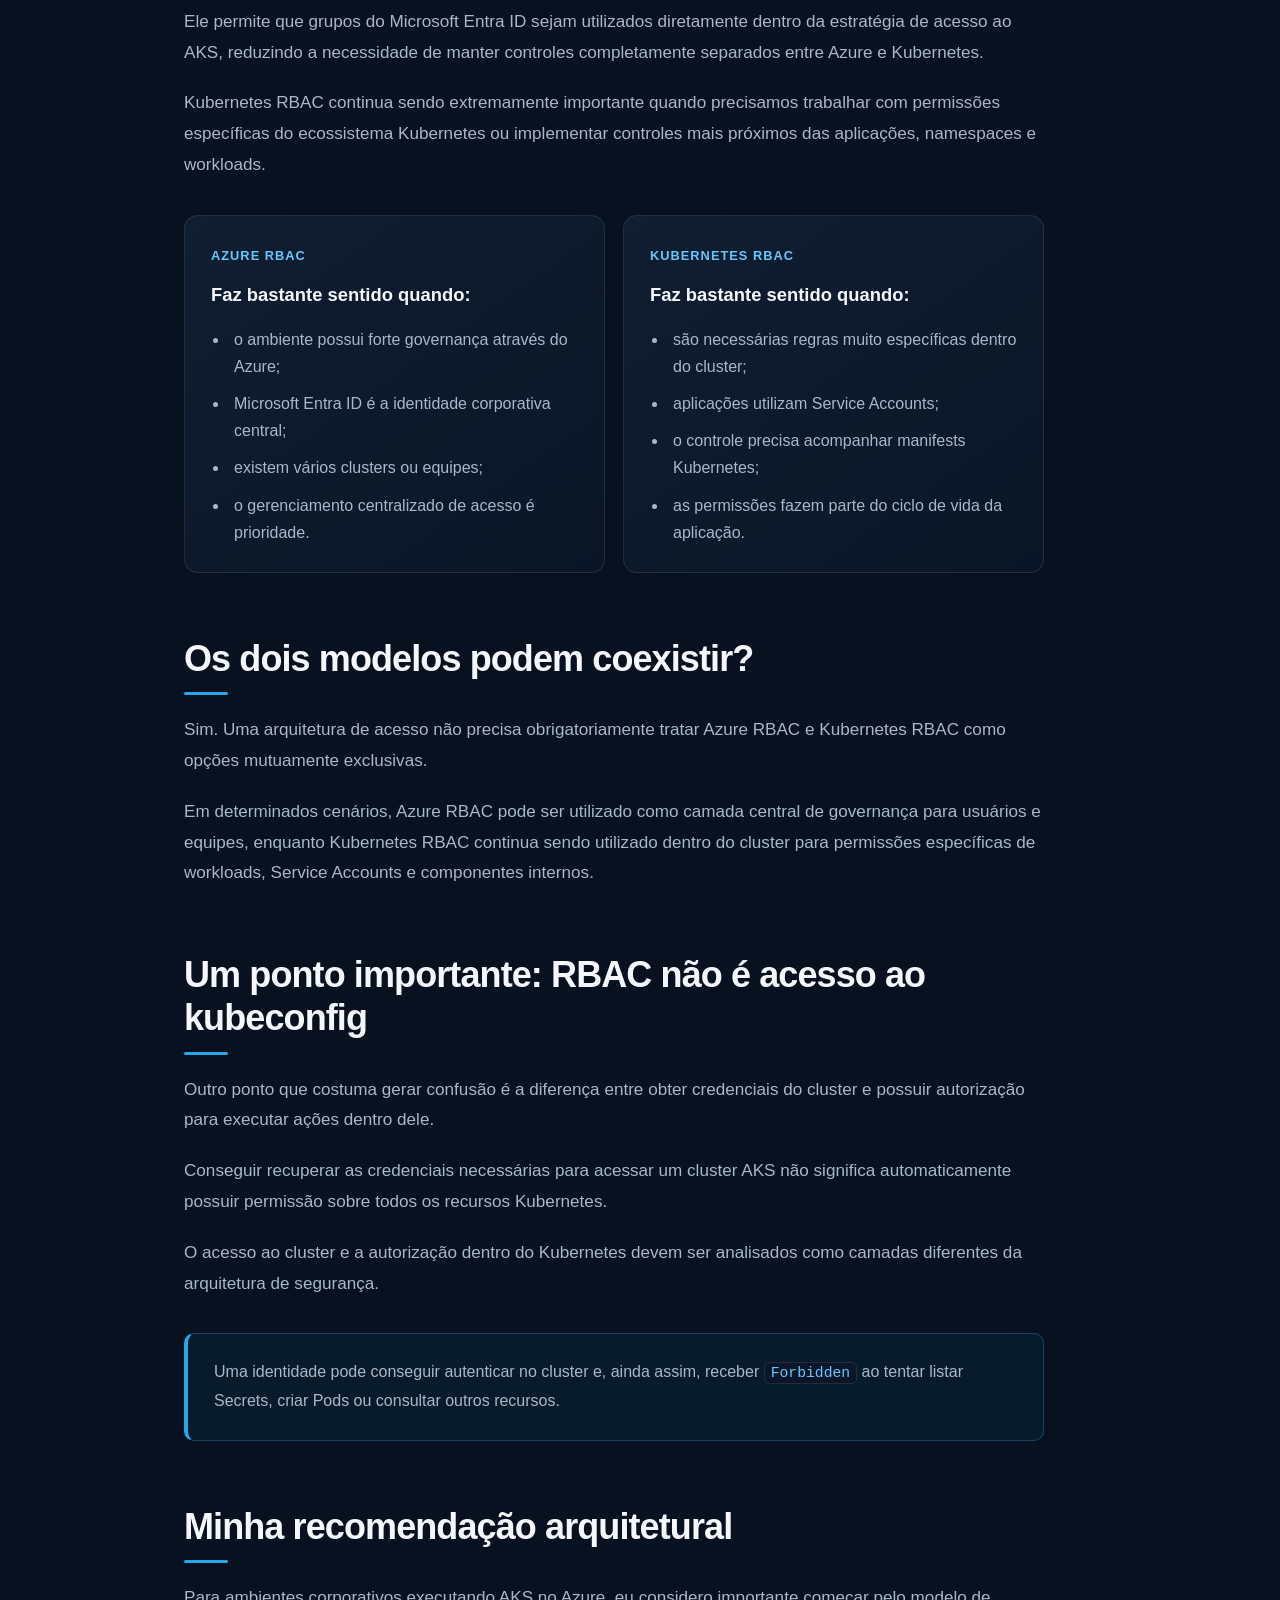
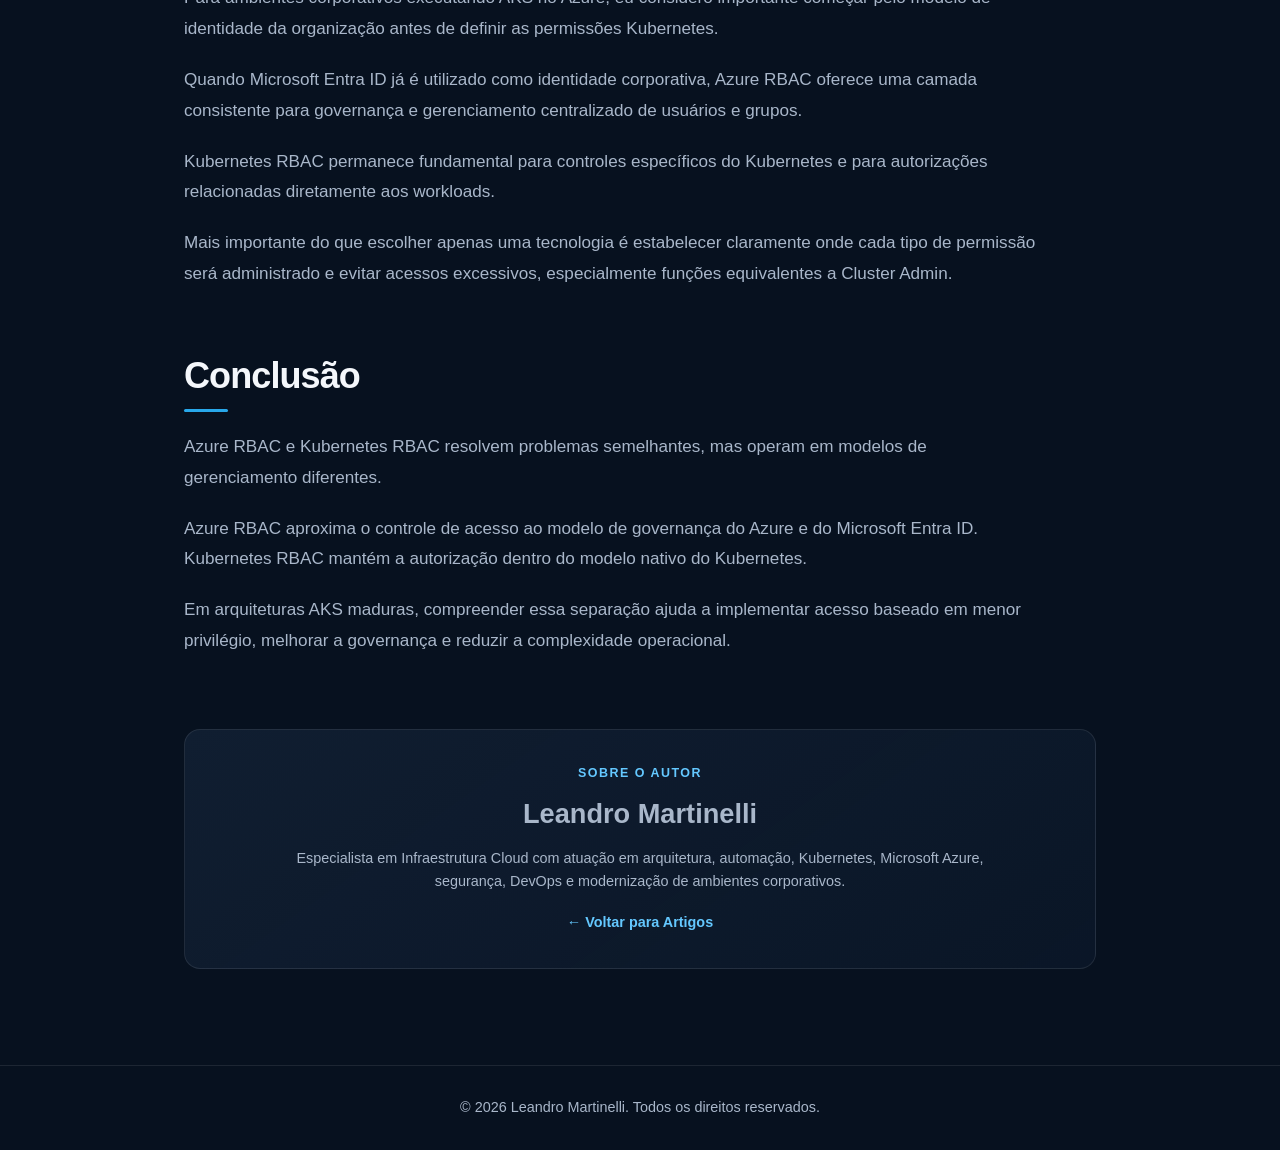
==== commit 50355697: "Correcao 7: ano do rodape dinamico em todas as paginas" ====
--- a/artigos/aks-azure-rbac-vs-kubernetes-rbac.html
+++ b/artigos/aks-azure-rbac-vs-kubernetes-rbac.html
@@ -423,5 +423,6 @@
     <p>© 2026 Leandro Martinelli. Todos os direitos reservados.</p>
   </footer>
 
+  <script>document.querySelectorAll("footer p").forEach(function(p){p.textContent=p.textContent.replace(/© \d{4}/,"© "+new Date().getFullYear())})</script>
 </body>
 </html>
--- a/styles.css
+++ b/styles.css
@@ -82,7 +82,7 @@
 section {
   max-width: var(--max-width);
   margin: 0 auto;
-  padding: 96px 24px;
+  padding: 48px 24px;
 }
 
 /* Hero */
@@ -135,13 +135,43 @@
   margin-bottom: 36px;
 }
 
+.hero-highlights {
+  display: grid;
+  grid-template-columns: repeat(3, minmax(0, 1fr));
+  gap: 12px;
+  margin-bottom: 32px;
+}
+
+.hero-highlights > div {
+  min-width: 0;
+  padding: 16px 18px;
+  background: rgba(15, 35, 58, 0.55);
+  border: 1px solid var(--border);
+  border-radius: 12px;
+}
+
+.hero-highlights strong {
+  display: block;
+  color: var(--azure-light);
+  font-size: 1.05rem;
+  margin-bottom: 5px;
+}
+
+.hero-highlights span {
+  display: block;
+  color: var(--text-secondary);
+  font-size: 0.82rem;
+  line-height: 1.4;
+}
+
 .hero-actions {
   display: flex;
   gap: 14px;
   flex-wrap: wrap;
 }
 
-.hero-actions a {
+.hero-actions a,
+.button {
   display: inline-flex;
   align-items: center;
   justify-content: center;
@@ -165,7 +195,8 @@
   color: var(--azure-light);
 }
 
-.hero-actions a:hover {
+.hero-actions a:hover,
+.button:hover {
   transform: translateY(-2px);
   background: var(--azure-light);
   color: #04101c;
@@ -239,11 +270,82 @@
 
 /* About */
 
-#sobre p {
-  max-width: 900px;
-  color: var(--text-secondary);
-  font-size: 1.08rem;
-  margin-bottom: 18px;
+.about-header {
+  max-width: 760px;
+  margin-bottom: 48px;
+}
+
+.about-eyebrow {
+  margin-bottom: 12px;
+  color: var(--azure-light);
+  font-size: 0.78rem;
+  font-weight: 700;
+  letter-spacing: 0.16em;
+}
+
+.about-header h2 {
+  margin-bottom: 0;
+}
+
+.about-grid {
+  display: grid;
+  grid-template-columns: minmax(0, 1.15fr) minmax(320px, 0.85fr);
+  gap: 72px;
+  align-items: start;
+}
+
+.about-main {
+  max-width: 720px;
+}
+
+.about-main p {
+  color: var(--text-secondary);
+  font-size: 1.05rem;
+  margin-bottom: 20px;
+}
+
+.about-main .about-lead {
+  color: var(--text-primary);
+  font-size: 1.22rem;
+  line-height: 1.7;
+}
+
+.about-principles {
+  display: grid;
+  gap: 12px;
+}
+
+.about-principles article {
+  display: grid;
+  grid-template-columns: 42px 1fr;
+  gap: 16px;
+  padding: 20px;
+  background: var(--surface);
+  border: 1px solid var(--border);
+  border-radius: 12px;
+}
+
+.about-principles article > span {
+  color: var(--azure-light);
+  font-size: 0.78rem;
+  font-weight: 700;
+  letter-spacing: 0.08em;
+}
+
+.about-principles h3 {
+  margin-bottom: 6px;
+  font-size: 1rem;
+}
+
+.about-principles p {
+  margin: 0;
+  color: var(--text-secondary);
+  font-size: 0.9rem;
+  line-height: 1.55;
+}
+
+#sobre {
+  padding-bottom: 48px;
 }
 
 /* Expertise */
@@ -280,6 +382,103 @@
 #especialidades p,
 #projetos p {
   color: var(--text-secondary);
+}
+
+/* Certifications */
+
+.certifications-intro {
+  max-width: 850px;
+  margin-bottom: 32px;
+  color: var(--text-secondary);
+  font-size: 1.08rem;
+}
+
+.credentials-summary {
+  display: grid;
+  grid-template-columns: repeat(3, 1fr);
+  gap: 18px;
+  margin-bottom: 24px;
+}
+
+.credentials-summary > div {
+  background: linear-gradient(145deg, var(--card), rgba(11, 23, 40, 0.9));
+  border: 1px solid var(--border);
+  border-radius: 14px;
+  padding: 28px;
+  text-align: center;
+}
+
+.credentials-summary strong {
+  display: block;
+  margin-bottom: 6px;
+  color: var(--azure);
+  font-size: clamp(2rem, 4vw, 3rem);
+  line-height: 1;
+}
+
+.credentials-summary span {
+  color: var(--text-secondary);
+  font-size: 0.95rem;
+}
+
+.certifications-grid {
+  display: grid;
+  grid-template-columns: repeat(3, 1fr);
+  gap: 18px;
+}
+
+.certifications-grid article {
+  background: linear-gradient(145deg, var(--card), rgba(11, 23, 40, 0.9));
+  border: 1px solid var(--border);
+  border-radius: 14px;
+  padding: 28px;
+  transition:
+    transform 0.2s ease,
+    border-color 0.2s ease;
+}
+
+.certifications-grid article:hover {
+  transform: translateY(-4px);
+  border-color: rgba(40, 168, 234, 0.45);
+}
+
+.certifications-grid h3 {
+  margin-bottom: 12px;
+  font-size: 1.2rem;
+}
+
+.certifications-grid p {
+  color: var(--text-secondary);
+}
+
+/* Certifications responsive */
+
+@media (max-width: 1000px) {
+  .certifications-grid {
+    grid-template-columns: repeat(2, 1fr);
+  }
+}
+
+@media (max-width: 760px) {
+  .credentials-summary,
+  .certifications-grid {
+    grid-template-columns: 1fr;
+  }
+
+  .credentials-summary > div,
+  .certifications-grid article {
+    padding: 22px;
+  }
+}
+
+.certifications-actions {
+  margin-top: 30px;
+}
+
+.certifications-actions a {
+  display: inline-flex;
+  align-items: center;
+  justify-content: center;
 }
 
 /* Projects */
@@ -323,7 +522,7 @@
 
 .project-highlights {
   display: grid;
-  grid-template-columns: repeat(3, 1fr);
+  grid-template-columns: repeat(2, 1fr);
   gap: 12px;
   width: 100%;
   margin-bottom: 28px;
@@ -686,21 +885,85 @@
 
 /* Contact */
 
-#contato p {
+.contact-header {
+  max-width: 820px;
+  margin-bottom: 36px;
+}
+
+.contact-eyebrow {
+  color: var(--azure-light);
+  font-size: 0.78rem;
+  font-weight: 700;
+  letter-spacing: 0.16em;
+  text-transform: uppercase;
+  margin-bottom: 12px;
+}
+
+#contato .contact-intro {
   max-width: 760px;
   color: var(--text-secondary);
-  font-size: 1.05rem;
-  margin-bottom: 14px;
-}
-
-#contato a {
-  display: inline-block;
-  margin-top: 12px;
-  padding: 11px 20px;
-  border: 1px solid var(--azure);
-  border-radius: 8px;
-  color: var(--azure-light);
-  font-weight: 600;
+  font-size: 1.08rem;
+  line-height: 1.7;
+  margin: 0;
+}
+
+.contact-grid {
+  display: grid;
+  grid-template-columns: repeat(3, 1fr);
+  gap: 18px;
+  margin-bottom: 32px;
+}
+
+.contact-card {
+  position: relative;
+  background: linear-gradient(145deg, var(--card), rgba(11, 23, 40, 0.9));
+  border: 1px solid var(--border);
+  border-radius: 14px;
+  padding: 28px;
+  transition:
+    transform 0.2s ease,
+    border-color 0.2s ease;
+}
+
+.contact-card:hover {
+  transform: translateY(-4px);
+  border-color: rgba(40, 168, 234, 0.45);
+}
+
+.contact-number {
+  display: block;
+  color: var(--azure-light);
+  font-size: 0.78rem;
+  font-weight: 700;
+  letter-spacing: 0.12em;
+  margin-bottom: 22px;
+}
+
+.contact-card h3 {
+  font-size: 1.2rem;
+  margin-bottom: 12px;
+}
+
+#contato .contact-card p {
+  color: var(--text-secondary);
+  line-height: 1.65;
+  margin: 0;
+}
+
+.contact-actions {
+  display: flex;
+  gap: 14px;
+  flex-wrap: wrap;
+}
+
+#contato .contact-actions a {
+  margin: 0;
+}
+
+@media (max-width: 850px) {
+  .contact-grid {
+    grid-template-columns: 1fr;
+  }
 }
 
 /* Technical content responsive */
@@ -748,6 +1011,19 @@
   .content-number {
     font-size: 1.1rem;
   }
+}
+
+.hero-profile {
+  justify-content: center;
+}
+
+.hero-photo-wrapper {
+  width: min(100%, 300px);
+  border-radius: 22px;
+}
+
+.hero-photo {
+  border-radius: 17px;
 }
 
 /* Footer */
@@ -1030,7 +1306,7 @@
 
 .article-author p:not(.article-author-label) {
   max-width: 700px;
-  margin-bottom: 18px;
+  margin: 0 auto 18px;
   color: var(--text-secondary);
 }
 
@@ -1086,6 +1362,367 @@
   }
 }
 
+/* V7 — Technical Case Study */
+
+.case-page {
+  max-width: 900px;
+  margin: 0 auto;
+  padding: 88px 24px 100px;
+}
+
+.case-page .article-breadcrumb {
+  margin-bottom: 42px;
+}
+
+.case-page .article-breadcrumb a {
+  color: var(--azure-light);
+  font-weight: 600;
+}
+
+.case-page .article-header {
+  margin-bottom: 72px;
+}
+
+.case-page .article-eyebrow {
+  margin-bottom: 16px;
+  color: var(--azure-light);
+  font-size: 0.78rem;
+  font-weight: 700;
+  letter-spacing: 0.14em;
+}
+
+.case-page .article-header h1 {
+  max-width: 850px;
+  margin-bottom: 24px;
+  font-size: clamp(2.8rem, 6vw, 4.8rem);
+  line-height: 1.05;
+}
+
+.case-page .article-subtitle {
+  max-width: 760px;
+  margin-bottom: 28px;
+  color: var(--text-secondary);
+  font-size: 1.2rem;
+  line-height: 1.7;
+}
+
+.case-page .article-meta {
+  display: flex;
+  flex-wrap: wrap;
+  gap: 10px;
+}
+
+.case-page .article-meta span {
+  padding: 7px 12px;
+  border: 1px solid var(--border);
+  border-radius: 999px;
+  color: var(--text-secondary);
+  font-size: 0.82rem;
+}
+
+.case-page .article-section {
+  margin-bottom: 48px;
+  padding: 0;
+}
+
+.case-page .article-section-number {
+  margin-bottom: 10px;
+  color: var(--azure-light);
+  font-size: 0.8rem;
+  font-weight: 700;
+  letter-spacing: 0.14em;
+}
+
+.case-page .article-section h2 {
+  margin-bottom: 24px;
+}
+
+.case-page .article-section > p {
+  max-width: 820px;
+  margin-bottom: 18px;
+  color: var(--text-secondary);
+  font-size: 1.05rem;
+}
+
+.case-page .article-callout {
+  margin-top: 32px;
+  padding: 24px;
+  border-left: 3px solid var(--azure);
+  background: rgba(40, 168, 234, 0.07);
+  border-radius: 0 12px 12px 0;
+}
+
+.case-page .article-callout strong {
+  display: block;
+  margin-bottom: 8px;
+  color: var(--text);
+}
+
+.case-page .article-callout p {
+  margin: 0;
+  color: var(--text-secondary);
+}
+
+.case-page .article-callout a {
+  color: var(--azure-light);
+  font-weight: 600;
+}
+
+.case-page .article-decision-grid,
+.case-page .article-feature-grid,
+.case-page .article-result-grid {
+  display: grid;
+  grid-template-columns: repeat(2, 1fr);
+  gap: 18px;
+  margin-top: 32px;
+}
+
+.case-page .article-decision-card,
+.case-page .article-feature-grid > div,
+.case-page .article-result-grid > div {
+  padding: 24px;
+  border: 1px solid var(--border);
+  border-radius: 14px;
+  background: var(--card);
+}
+
+.case-page .article-decision-card h3,
+.case-page .article-feature-grid h3 {
+  margin-bottom: 10px;
+  font-size: 1.05rem;
+}
+
+.case-page .article-decision-card p,
+.case-page .article-feature-grid p {
+  color: var(--text-secondary);
+}
+
+.case-page .article-architecture {
+  display: grid;
+  gap: 12px;
+  margin-top: 32px;
+}
+
+.case-page .article-architecture > div {
+  display: grid;
+  grid-template-columns: 48px 220px 1fr;
+  align-items: center;
+  gap: 18px;
+  padding: 18px 20px;
+  border: 1px solid var(--border);
+  border-radius: 12px;
+  background: var(--card);
+}
+
+.case-page .article-architecture span,
+.case-page .article-flow span {
+  color: var(--azure-light);
+  font-size: 0.8rem;
+  font-weight: 700;
+}
+
+.case-page .article-architecture strong {
+  font-size: 1rem;
+}
+
+.case-page .article-architecture p {
+  color: var(--text-secondary);
+}
+
+.case-page .article-flow {
+  display: grid;
+  grid-template-columns: repeat(4, 1fr);
+  gap: 14px;
+  margin-top: 32px;
+}
+
+.case-page .article-flow > div {
+  padding: 22px;
+  border: 1px solid var(--border);
+  border-radius: 14px;
+  background: var(--card);
+}
+
+.case-page .article-flow strong {
+  display: block;
+  margin: 10px 0 8px;
+}
+
+.case-page .article-flow p {
+  color: var(--text-secondary);
+  font-size: 0.92rem;
+}
+
+.case-page .article-result-grid {
+  grid-template-columns: repeat(2, 1fr);
+}
+
+.case-page .article-result-grid > div {
+  display: flex;
+  flex-direction: column;
+  gap: 8px;
+}
+
+.case-page .article-result-grid strong {
+  font-size: 1.1rem;
+}
+
+.case-page .article-result-grid span {
+  color: var(--text-secondary);
+}
+
+.case-page .article-author {
+  margin-top: 100px;
+  padding-top: 36px;
+  border-top: 1px solid var(--border);
+}
+
+.case-page .article-author-label {
+  margin-bottom: 8px;
+  color: var(--azure-light);
+  font-size: 0.8rem;
+  font-weight: 700;
+  letter-spacing: 0.12em;
+}
+
+.case-page .article-author h2 {
+  margin-bottom: 12px;
+}
+
+.case-page .article-author p {
+  max-width: 700px;
+  margin-inline: auto;
+  color: var(--text-secondary);
+}
+
+.case-page .article-author a {
+  display: inline-block;
+  margin-top: 18px;
+  color: var(--azure-light);
+  font-weight: 600;
+}
+
+@media (max-width: 700px) {
+  .case-page {
+    padding: 64px 20px 80px;
+  }
+
+  .case-page .case-architecture-diagram {
+    width: 100%;
+    margin-left: 0;
+    transform: none;
+  }
+
+  .case-page .article-header {
+    margin-bottom: 56px;
+  }
+
+  .case-page .article-section {
+    margin-bottom: 64px;
+  }
+
+  .case-page .article-decision-grid,
+  .case-page .article-feature-grid,
+  .case-page .article-result-grid {
+    grid-template-columns: 1fr;
+  }
+
+  .case-page .article-flow {
+    grid-template-columns: repeat(2, 1fr);
+  }
+
+  .case-page .article-architecture > div {
+    grid-template-columns: 42px 1fr;
+  }
+
+  .case-page .article-architecture p {
+    grid-column: 2;
+  }
+}
+
+@media (max-width: 480px) {
+  .case-page .article-flow {
+    grid-template-columns: 1fr;
+  }
+
+  .case-page .article-header h1 {
+    font-size: 2.7rem;
+  }
+}
+
+.case-page .case-architecture-diagram {
+  width: min(1100px, calc(100vw - 48px));
+  margin: 40px 0 48px;
+  margin-left: 50%;
+  transform: translateX(-50%);
+  padding: 14px;
+  border: 1px solid var(--border);
+  border-radius: 16px;
+  background: var(--card);
+  overflow: hidden;
+}
+
+.case-page .case-architecture-diagram img {
+  display: block;
+  width: 100%;
+  height: auto;
+  border-radius: 10px;
+}
+
+.case-page .case-architecture-diagram figcaption {
+  padding: 16px 8px 4px;
+  color: var(--text-secondary);
+  font-size: 0.82rem;
+  line-height: 1.5;
+  text-align: center;
+}
+
+/* Case Study CTA */
+
+.case-page .case-cta {
+  margin: 64px 0;
+  padding: 32px;
+  border: 1px solid var(--border);
+  border-radius: 16px;
+  background: var(--card);
+}
+
+.case-page .case-cta h2 {
+  margin-bottom: 12px;
+}
+
+.case-page .case-cta p {
+  max-width: 720px;
+  margin-bottom: 24px;
+  color: var(--text-secondary);
+}
+
+.case-page .case-cta-actions {
+  display: flex;
+  gap: 12px;
+  flex-wrap: wrap;
+}
+
+.case-page .case-cta-actions a {
+  display: inline-flex;
+  align-items: center;
+  justify-content: center;
+  min-height: 48px;
+  padding: 11px 22px;
+  border: 1px solid var(--azure);
+  border-radius: 8px;
+  font-weight: 600;
+  transition:
+    transform 0.2s ease,
+    background 0.2s ease,
+    color 0.2s ease;
+}
+
+.case-page .case-cta-actions a:hover {
+  transform: translateY(-2px);
+  background: var(--azure-light);
+  color: #04101c;
+}
 /* Responsive */
 
 @media (max-width: 950px) {
@@ -1111,6 +1748,19 @@
   #especialidades > div {
     grid-template-columns: repeat(2, 1fr);
   }
+
+  .about-grid {
+    grid-template-columns: 1fr;
+    gap: 40px;
+  }
+
+  .about-main {
+    max-width: 800px;
+  }
+
+  .about-principles {
+    max-width: 800px;
+  }
 }
 
 @media (max-width: 850px) {
@@ -1123,7 +1773,7 @@
   }
 
   section {
-    padding: 72px 20px;
+    padding: 32px 20px;
   }
 
   #inicio {
@@ -1144,6 +1794,40 @@
     font-size: 1rem;
   }
 
+  .hero-highlights {
+    grid-template-columns: 1fr;
+  }
+
+  .hero-highlights {
+    grid-template-columns: 1fr;
+    gap: 8px;
+    margin-bottom: 24px;
+  }
+
+  .hero-highlights > div {
+    display: grid;
+    grid-template-columns: 72px 1fr;
+    align-items: center;
+    gap: 12px;
+    padding: 12px 16px;
+  }
+
+  .hero-highlights strong {
+    margin-bottom: 0;
+  }
+
+  .hero-highlights span {
+    font-size: 0.8rem;
+  }
+
+  .hero-actions {
+    width: 100%;
+  }
+
+  .hero-actions .button {
+    flex: 1 1 100%;
+  }
+
   .hero-profile {
     justify-content: center;
   }
@@ -1160,4 +1844,131 @@
   #especialidades > div {
     grid-template-columns: 1fr;
   }
-}+
+  .about-header {
+    margin-bottom: 28px;
+  }
+
+  .about-grid {
+    gap: 28px;
+  }
+
+  .about-main .about-lead {
+    font-size: 1.05rem;
+    line-height: 1.6;
+  }
+
+  .about-main p {
+    font-size: 0.95rem;
+    line-height: 1.65;
+    margin-bottom: 16px;
+  }
+
+  .about-principles article {
+    grid-template-columns: 34px 1fr;
+    gap: 12px;
+    padding: 16px;
+  }
+}
+
+/* Case Study — Process diagrams */
+
+.case-page .article-flow.process-flow {
+  display: flex;
+  align-items: center;
+  justify-content: space-between;
+  gap: 10px;
+  margin: 32px 0;
+  padding: 24px;
+  overflow: hidden;
+  border: 1px solid var(--border);
+  border-radius: 14px;
+  background: linear-gradient(145deg, var(--card), rgba(11, 23, 40, 0.9));
+}
+
+.case-page .article-flow.process-flow > span:not(.article-flow-arrow) {
+  flex: 1 1 0px;
+  min-width: 0;
+  padding: 16px 18px;
+  border: 1px solid rgba(40, 168, 234, 0.35);
+  border-radius: 10px;
+  background: rgba(40, 168, 234, 0.07);
+  color: var(--azure-light);
+  font-size: 0.82rem;
+  font-weight: 700;
+  text-align: center;
+  white-space: nowrap;
+}
+
+.case-page .article-flow.process-flow .article-flow-arrow {
+  flex: 0 0 auto;
+  padding: 0;
+  border: 0;
+  background: transparent;
+  color: var(--azure-light);
+  font-size: 1.15rem;
+  font-weight: 700;
+}
+
+@media (max-width: 760px) {
+  .case-page .article-flow.process-flow {
+    flex-direction: column;
+    align-items: stretch;
+    overflow-x: visible;
+  }
+
+  .case-page .article-flow.process-flow > span:not(.article-flow-arrow) {
+    flex: none;
+    width: 100%;
+  }
+
+  .case-page .article-flow.process-flow .article-flow-arrow {
+    align-self: center;
+    transform: rotate(90deg);
+  }
+}
+
+/* Karmada case study — responsive title */
+.case-page .article-header h1 {
+  max-width: 900px;
+  font-size: clamp(2.4rem, 4vw, 3.4rem);
+  line-height: 1.08;
+  letter-spacing: -0.035em;
+  padding-bottom: 0.08em;
+}
+
+@media (max-width: 760px) {
+  .case-page .article-header h1 {
+    font-size: clamp(1.8rem, 7.5vw, 2.3rem);
+    line-height: 1.08;
+    letter-spacing: -0.03em;
+  }
+}
+/* Data de publicacao nos cards de artigo */
+.content-date {
+  font-style: normal;
+  font-weight: 500;
+  text-transform: none;
+  letter-spacing: 0.04em;
+  color: var(--text-secondary);
+}
+/* Correcao 6: fluxo de artigo empilhado no mobile (WCAG 1.4.10) */
+
+@media (max-width: 760px) {
+  .technical-article .article-flow {
+    flex-direction: column;
+    align-items: stretch;
+    overflow-x: visible;
+  }
+
+  .technical-article .article-flow > span:not(.article-flow-arrow) {
+    flex: none;
+    width: 100%;
+    text-align: center;
+  }
+
+  .technical-article .article-flow .article-flow-arrow {
+    align-self: center;
+    transform: rotate(90deg);
+  }
+}
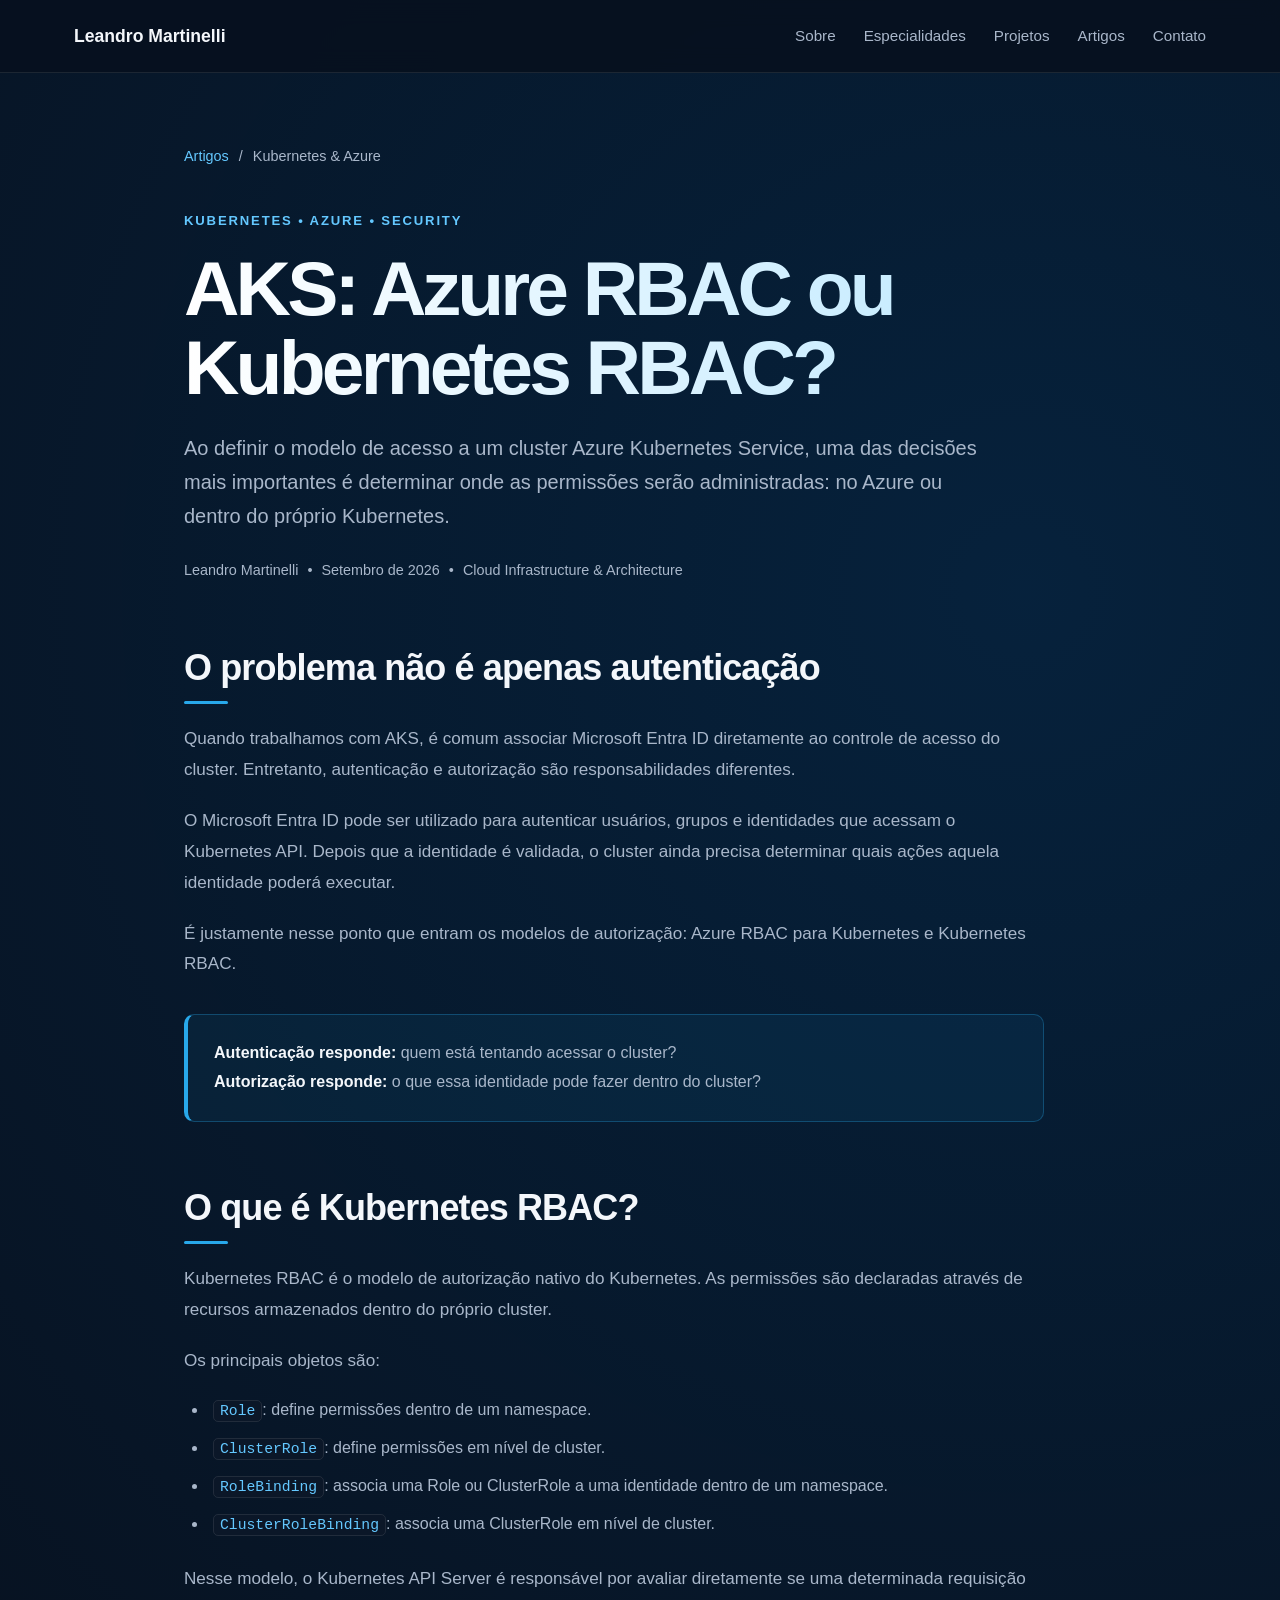
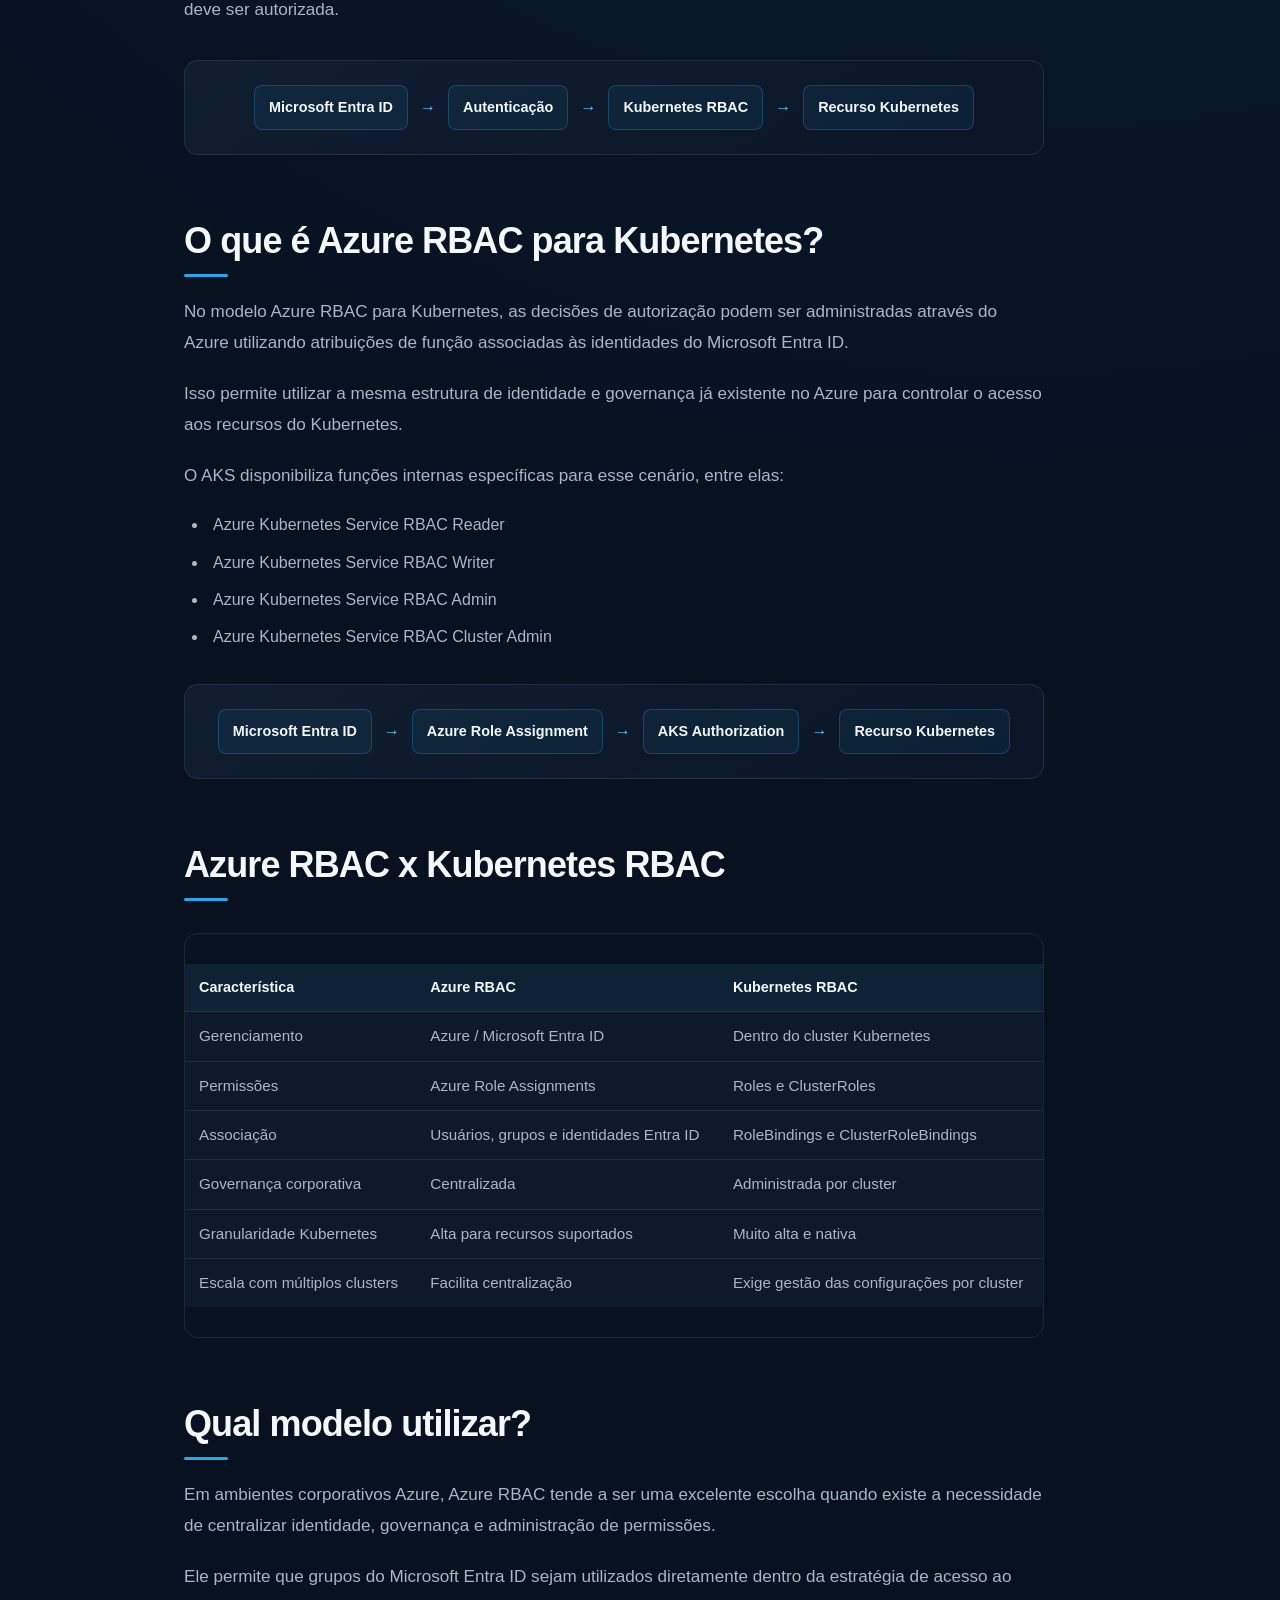
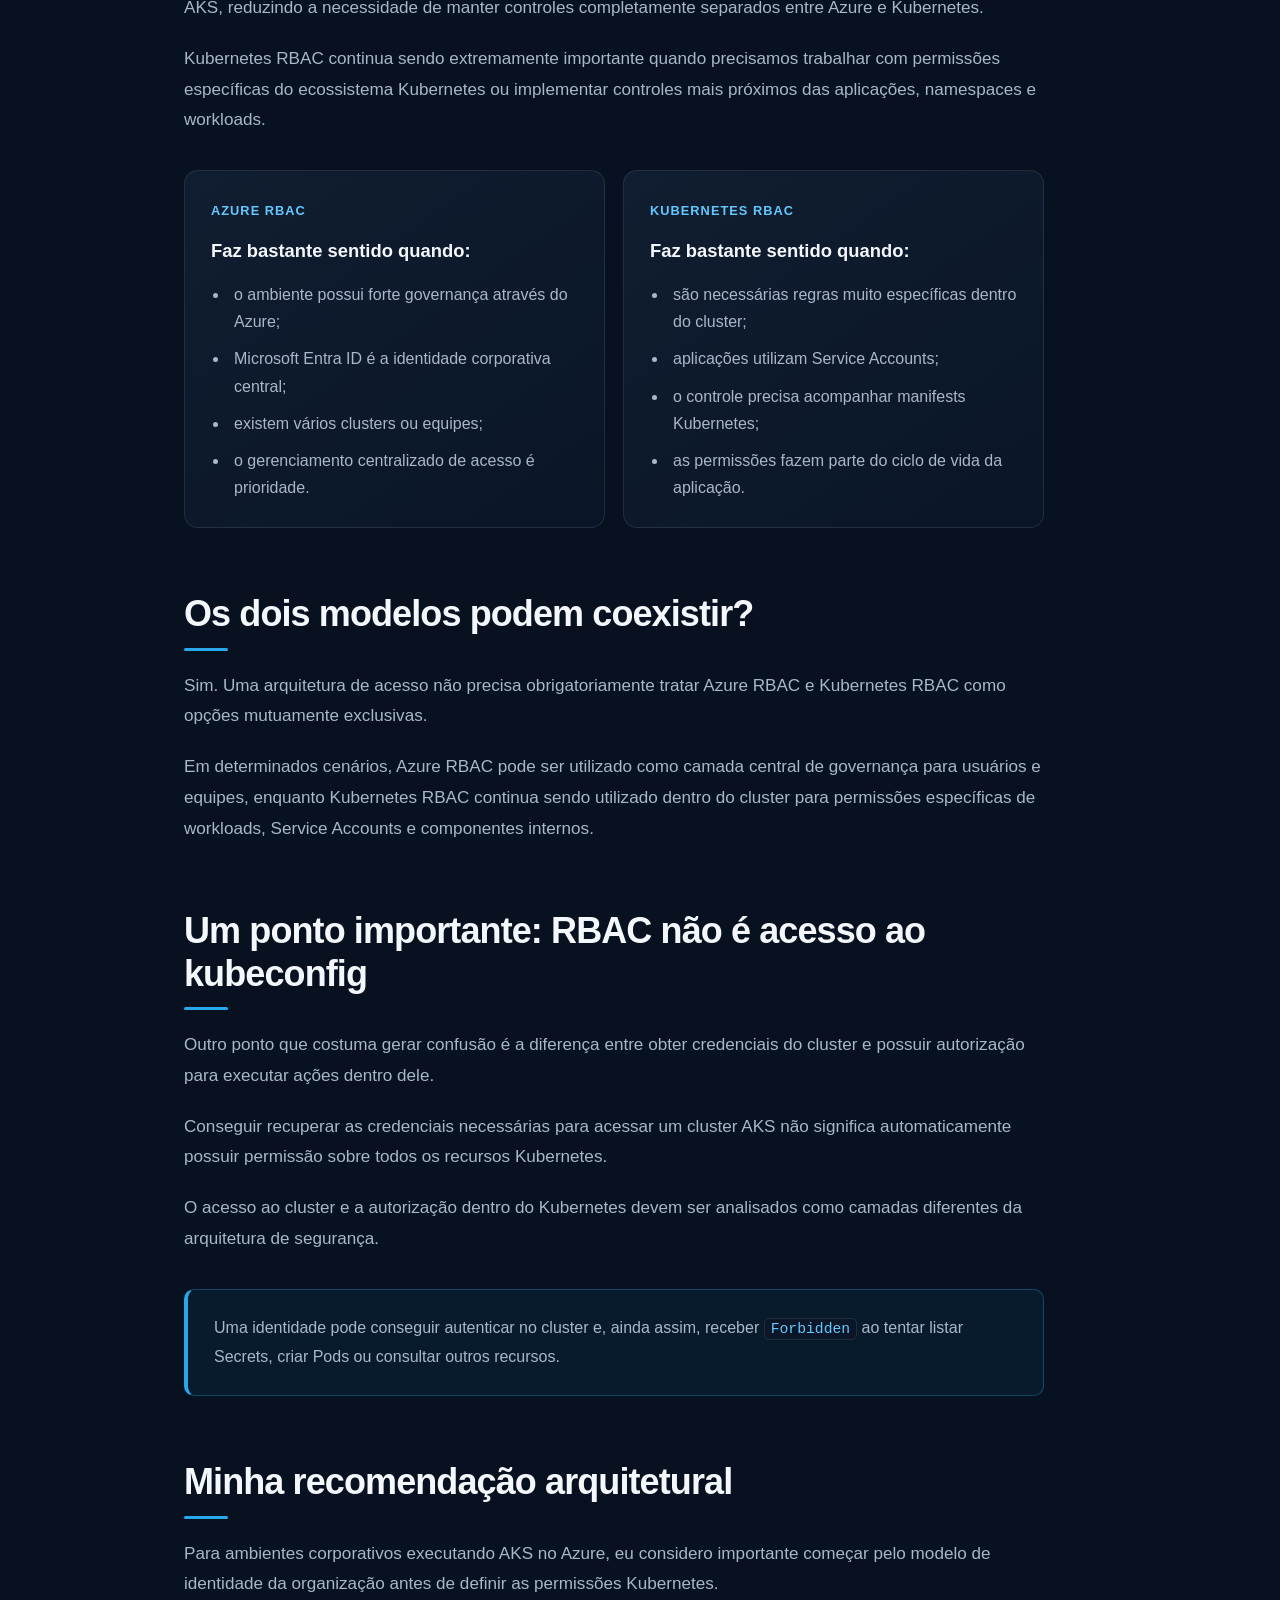
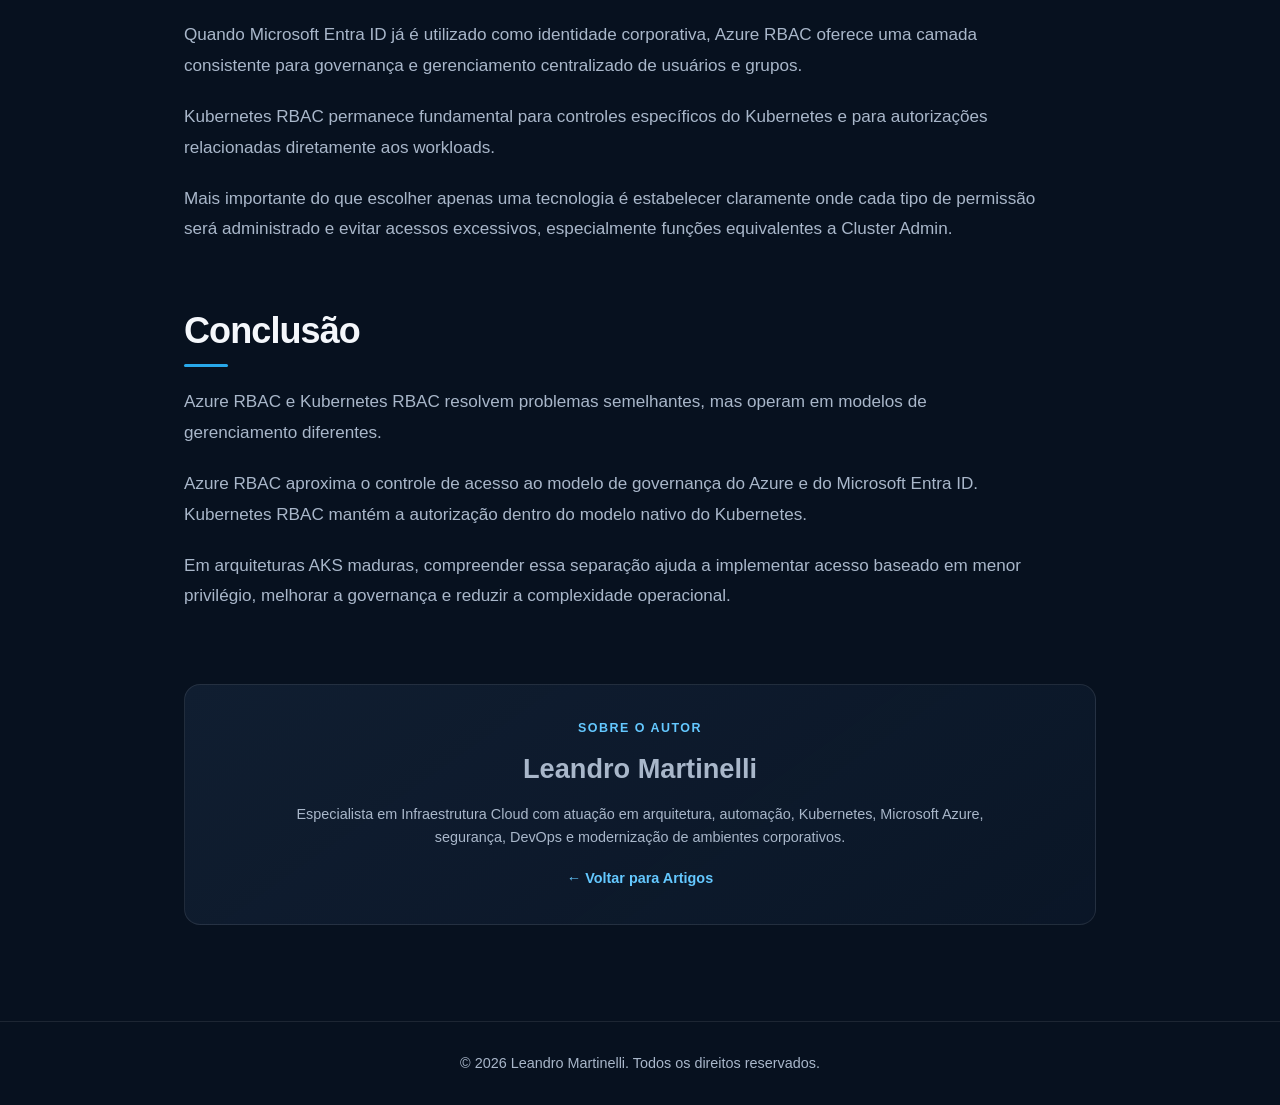
==== commit 8bc3a80d: "Novo artigo: Azure Firewall Premium lab + estilos de tabela e correcao do favicon" ====
--- a/artigos/aks-azure-rbac-vs-kubernetes-rbac.html
+++ b/artigos/aks-azure-rbac-vs-kubernetes-rbac.html
@@ -64,6 +64,7 @@
   >
 
   <link rel="stylesheet" href="../styles.css">
+  <link rel="icon" type="image/png" href="../assets/images/favicon.png">
 </head>
 
 <body>
@@ -72,7 +73,16 @@
     <nav>
       <a href="../index.html#inicio">Leandro Martinelli</a>
 
-      <div>
+      <button
+          class="nav-toggle"
+          type="button"
+          aria-label="Abrir menu"
+          aria-expanded="false"
+          aria-controls="nav-menu"
+        >
+          <span class="nav-toggle-icon"></span>
+        </button>
+<div id="nav-menu">
         <a href="../index.html#sobre">Sobre</a>
         <a href="../index.html#especialidades">Especialidades</a>
         <a href="../index.html#projetos">Projetos</a>
@@ -424,5 +434,18 @@
   </footer>
 
   <script>document.querySelectorAll("footer p").forEach(function(p){p.textContent=p.textContent.replace(/© \d{4}/,"© "+new Date().getFullYear())})</script>
+
+  <script>
+    (function () {
+      var toggle = document.querySelector(".nav-toggle");
+      var menu = document.getElementById("nav-menu");
+      if (!toggle || !menu) return;
+      toggle.addEventListener("click", function () {
+        var open = menu.classList.toggle("nav-open");
+        toggle.setAttribute("aria-expanded", open ? "true" : "false");
+        toggle.setAttribute("aria-label", open ? "Fechar menu" : "Abrir menu");
+      });
+    })();
+  </script>
 </body>
 </html>
--- a/styles.css
+++ b/styles.css
@@ -5,6 +5,8 @@
   --card-hover: #142640;
   --text: #f4f7fb;
   --text-secondary: #a9b7ca;
+  --text-primary: #e6edf7;
+  --surface: #101e31;
   --azure: #28a8ea;
   --azure-light: #64c8ff;
   --border: rgba(255, 255, 255, 0.09);
@@ -1972,3 +1974,141 @@
     transform: rotate(90deg);
   }
 }
+/* Menu mobile */
+
+.nav-toggle {
+  display: none;
+}
+
+@media (max-width: 850px) {
+  .nav-toggle {
+    display: inline-flex;
+    align-items: center;
+    justify-content: center;
+    width: 44px;
+    height: 44px;
+    padding: 0;
+    border: 1px solid var(--border);
+    border-radius: 10px;
+    background: transparent;
+    cursor: pointer;
+  }
+
+  .nav-toggle-icon,
+  .nav-toggle-icon::before,
+  .nav-toggle-icon::after {
+    display: block;
+    width: 20px;
+    height: 2px;
+    background: var(--text);
+    transition: transform 0.2s ease, opacity 0.2s ease;
+  }
+
+  .nav-toggle-icon {
+    position: relative;
+  }
+
+  .nav-toggle-icon::before,
+  .nav-toggle-icon::after {
+    content: "";
+    position: absolute;
+    left: 0;
+  }
+
+  .nav-toggle-icon::before {
+    top: -6px;
+  }
+
+  .nav-toggle-icon::after {
+    top: 6px;
+  }
+
+  .nav-toggle[aria-expanded="true"] .nav-toggle-icon {
+    background: transparent;
+  }
+
+  .nav-toggle[aria-expanded="true"] .nav-toggle-icon::before {
+    top: 0;
+    transform: rotate(45deg);
+  }
+
+  .nav-toggle[aria-expanded="true"] .nav-toggle-icon::after {
+    top: 0;
+    transform: rotate(-45deg);
+  }
+
+  nav div.nav-open {
+    display: flex;
+    flex-direction: column;
+    align-items: stretch;
+    gap: 4px;
+    position: absolute;
+    top: 64px;
+    left: 0;
+    right: 0;
+    padding: 16px 24px 20px;
+    background: rgba(7, 17, 31, 0.97);
+    border-bottom: 1px solid var(--border);
+  }
+
+  nav div.nav-open a {
+    padding: 12px 0;
+    font-size: 1rem;
+  }
+}
+/* Tabela e bloco de codigo nos artigos */
+
+.article-content table {
+  width: 100%;
+  border-collapse: collapse;
+  margin: 30px 0;
+  font-size: 0.97rem;
+}
+
+.article-content th,
+.article-content td {
+  padding: 12px 14px;
+  border-bottom: 1px solid var(--border);
+  text-align: left;
+  vertical-align: top;
+}
+
+.article-content th {
+  color: var(--text);
+  font-weight: 600;
+  background: rgba(40, 168, 234, 0.06);
+}
+
+.article-content td {
+  color: var(--text-secondary);
+}
+
+.article-content tbody tr:last-child td {
+  border-bottom: 0;
+}
+
+.article-content pre {
+  margin: 26px 0;
+  padding: 20px;
+  border: 1px solid var(--border);
+  border-radius: 10px;
+  background: var(--bg-secondary);
+  overflow-x: auto;
+}
+
+.article-content pre code {
+  padding: 0;
+  border: 0;
+  background: none;
+  color: var(--text-secondary);
+  font-size: 0.9rem;
+  line-height: 1.75;
+}
+
+@media (max-width: 560px) {
+  .article-content th,
+  .article-content td {
+    padding: 10px 10px;
+    font-size: 0.92rem;
+  }
+}
